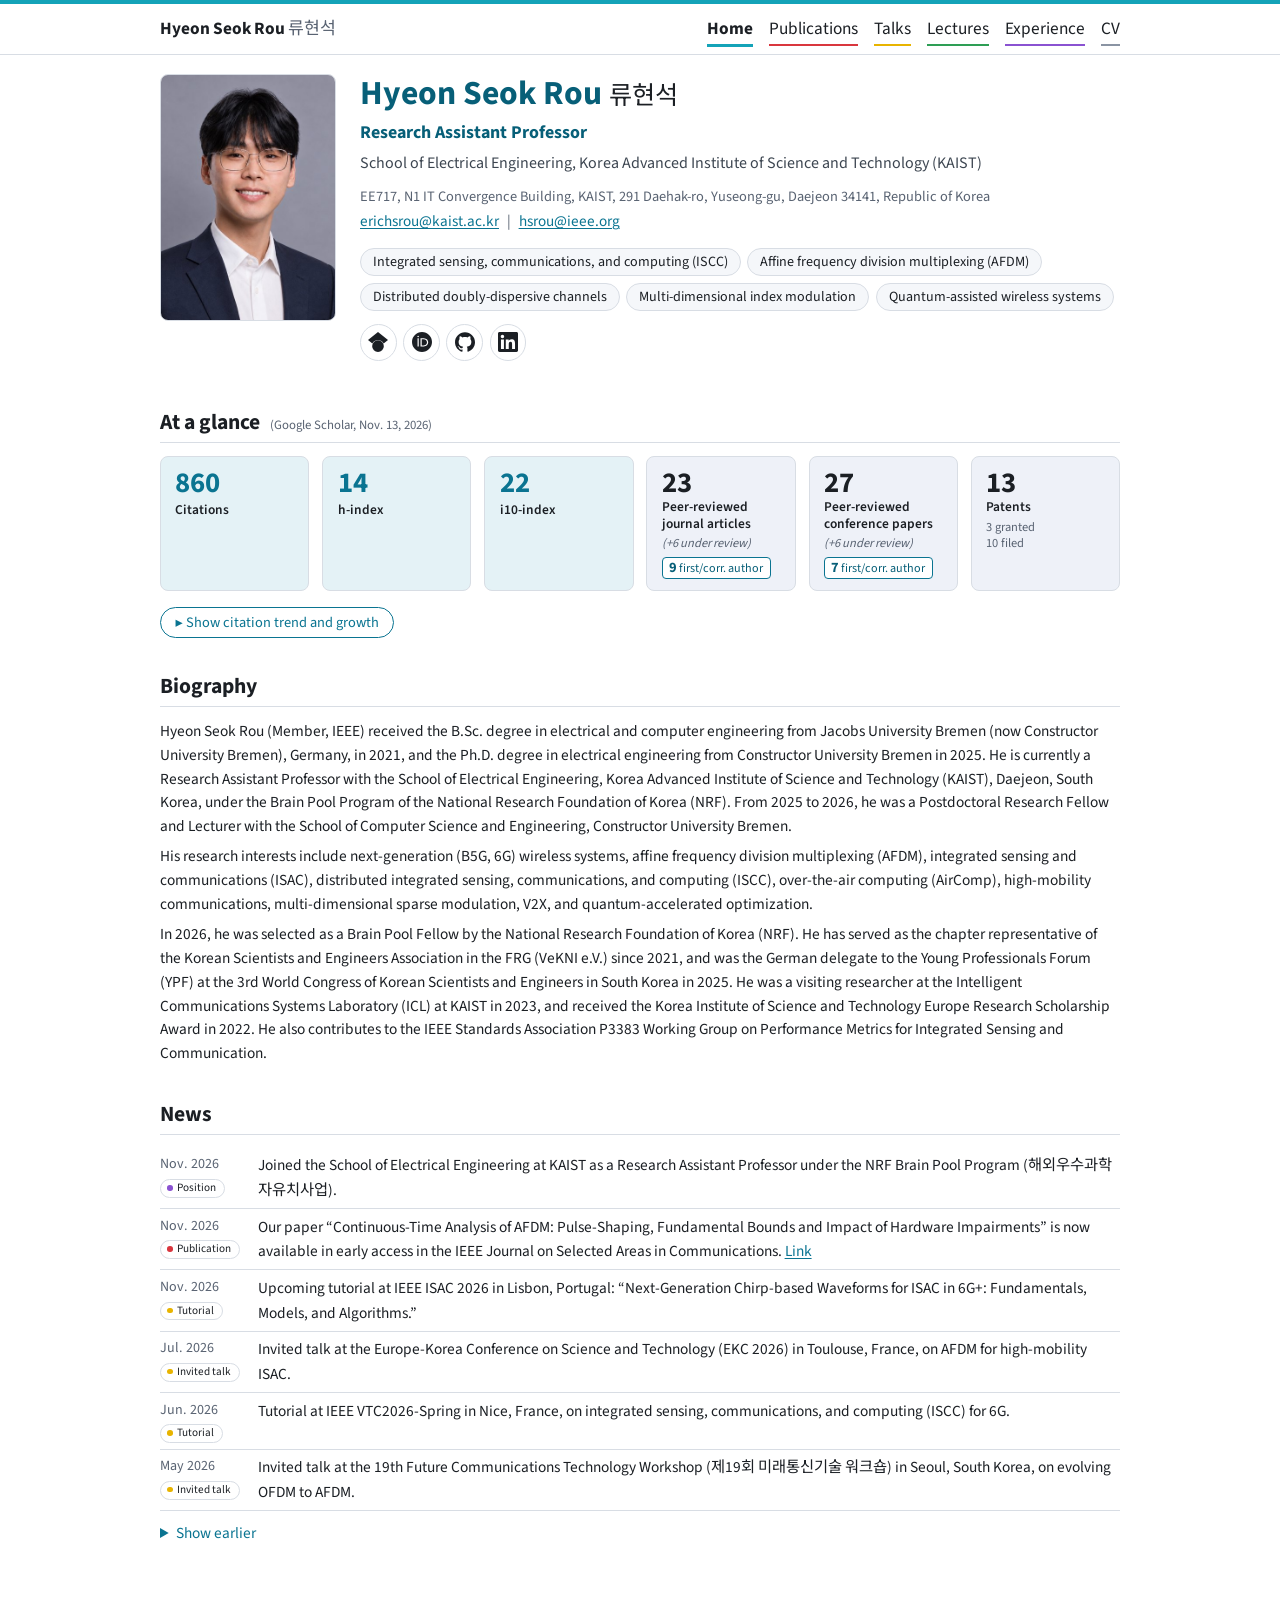
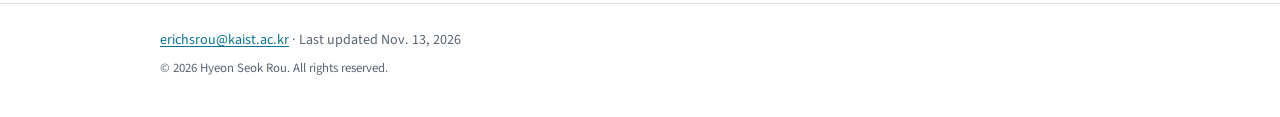
==== index.html @ 92ca142f "Site update 2026-11-13" ====
<!doctype html>
<html lang="en">
<head>
<meta charset="utf-8">
<meta name="viewport" content="width=device-width, initial-scale=1">
<title>Hyeon Seok Rou</title>
<meta name="description" content="Academic homepage of Hyeon Seok (Eric) Rou, Research Assistant Professor at KAIST, working on waveform design, integrated sensing and communications, and signal processing for 6G wireless systems.">
<link rel="canonical" href="https://www.erichsrou.com/">
<meta property="og:type" content="website">
<meta property="og:title" content="Hyeon Seok Rou">
<meta property="og:description" content="Academic homepage of Hyeon Seok (Eric) Rou, Research Assistant Professor at KAIST, working on waveform design, integrated sensing and communications, and signal processing for 6G wireless systems.">
<meta property="og:url" content="https://www.erichsrou.com/">
<meta property="og:image" content="https://www.erichsrou.com/img/og.jpg">
<meta name="twitter:card" content="summary_large_image">
<meta name="twitter:title" content="Hyeon Seok Rou">
<meta name="twitter:description" content="Academic homepage of Hyeon Seok (Eric) Rou, Research Assistant Professor at KAIST, working on waveform design, integrated sensing and communications, and signal processing for 6G wireless systems.">
<meta name="twitter:image" content="https://www.erichsrou.com/img/og.jpg">
<link rel="stylesheet" href="css/site.css?v=e905e920">
<script src="js/site.js?v=e905e920" defer></script>
</head>
<body class="t-home">
<a class="skip" href="#main">Skip to content</a>
<header class="top">
  <div class="wrap bar">
    <a class="brand" href="index.html">Hyeon Seok Rou <span lang="ko">류현석</span></a>
    <nav aria-label="Main">
      <ul>
        <li><a class="t-home" href="index.html" aria-current="page">Home</a></li>
        <li><a class="t-publications" href="publications.html">Publications</a></li>
        <li><a class="t-talks" href="talks.html">Talks</a></li>
        <li><a class="t-lectures" href="lectures.html">Lectures</a></li>
        <li><a class="t-experience" href="experience.html">Experience</a></li>
        <li><a class="t-cv" href="cv.html">CV</a></li>
      </ul>
    </nav>
  </div>
</header>
<main id="main" class="wrap">
<section class="hero">
  <img class="portrait" src="img/photo.jpg" width="400" height="562" alt="Portrait of Hyeon Seok Rou">
  <div>
    <h1>Hyeon Seok Rou <span class="ko" lang="ko">류현석</span></h1>
    <p class="role">Research Assistant Professor</p>
    <p class="org">School of Electrical Engineering, Korea Advanced Institute of Science and Technology (KAIST)</p>
    <p class="office">EE717, N1 IT Convergence Building, KAIST, 291 Daehak-ro, Yuseong-gu, Daejeon 34141, Republic of Korea</p>
    <p class="emails"><span class="email" data-u="erichsrou" data-d="kaist.ac.kr">erichsrou [at] kaist [dot] ac [dot] kr</span> <span class="sep" aria-hidden="true">|</span> <span class="email" data-u="hsrou" data-d="ieee.org">hsrou [at] ieee [dot] org</span></p>
    <ul class="tags" aria-label="Research interests">
      <li><span>Integrated sensing, communications, and computing (ISCC)</span></li>
      <li><span>Affine frequency division multiplexing (AFDM)</span></li>
      <li><span>Distributed doubly-dispersive channels</span></li>
      <li><span>Multi-dimensional index modulation</span></li>
      <li><span>Quantum-assisted wireless systems</span></li>
    </ul>
    <ul class="links" aria-label="Profiles">
      <li><a href="https://scholar.google.com/citations?user=OH-Lkn4AAAAJ&amp;hl=en" rel="me noopener" aria-label="Google Scholar" title="Google Scholar"><svg aria-hidden="true" focusable="false" viewBox="0 0 24 24" xmlns="http://www.w3.org/2000/svg"><path d="M5.242 13.769L0 9.5 12 0l12 9.5-5.242 4.269C17.548 11.249 14.978 9.5 12 9.5c-2.977 0-5.548 1.748-6.758 4.269zM12 10a7 7 0 1 0 0 14 7 7 0 0 0 0-14z"/></svg></a></li>
      <li><a href="https://orcid.org/0000-0003-3483-7629" rel="me noopener" aria-label="ORCID" title="ORCID"><svg aria-hidden="true" focusable="false" viewBox="0 0 24 24" xmlns="http://www.w3.org/2000/svg"><path d="M12 0C5.372 0 0 5.372 0 12s5.372 12 12 12 12-5.372 12-12S18.628 0 12 0zM7.369 4.378c.525 0 .947.431.947.947s-.422.947-.947.947a.95.95 0 0 1-.947-.947c0-.525.422-.947.947-.947zm-.722 3.038h1.444v10.041H6.647V7.416zm3.562 0h3.9c3.712 0 5.344 2.653 5.344 5.025 0 2.578-2.016 5.025-5.325 5.025h-3.919V7.416zm1.444 1.303v7.444h2.297c3.272 0 4.022-2.484 4.022-3.722 0-2.016-1.284-3.722-4.097-3.722h-2.222z"/></svg></a></li>
      <li><a href="https://github.com/eric-hs-rou" rel="me noopener" aria-label="GitHub" title="GitHub"><svg aria-hidden="true" focusable="false" viewBox="0 0 24 24" xmlns="http://www.w3.org/2000/svg"><path d="M12 .297c-6.63 0-12 5.373-12 12 0 5.303 3.438 9.8 8.205 11.385.6.113.82-.258.82-.577 0-.285-.01-1.04-.015-2.04-3.338.724-4.042-1.61-4.042-1.61C4.422 18.07 3.633 17.7 3.633 17.7c-1.087-.744.084-.729.084-.729 1.205.084 1.838 1.236 1.838 1.236 1.07 1.835 2.809 1.305 3.495.998.108-.776.417-1.305.76-1.605-2.665-.3-5.466-1.332-5.466-5.93 0-1.31.465-2.38 1.235-3.22-.135-.303-.54-1.523.105-3.176 0 0 1.005-.322 3.3 1.23.96-.267 1.98-.399 3-.405 1.02.006 2.04.138 3 .405 2.28-1.552 3.285-1.23 3.285-1.23.645 1.653.24 2.873.12 3.176.765.84 1.23 1.91 1.23 3.22 0 4.61-2.805 5.625-5.475 5.92.42.36.81 1.096.81 2.22 0 1.606-.015 2.896-.015 3.286 0 .315.21.69.825.57C20.565 22.092 24 17.592 24 12.297c0-6.627-5.373-12-12-12"/></svg></a></li>
      <li><a href="https://www.linkedin.com/in/erichsrou/" rel="me noopener" aria-label="LinkedIn" title="LinkedIn"><svg aria-hidden="true" focusable="false" viewBox="0 0 24 24" xmlns="http://www.w3.org/2000/svg"><path d="M20.447 20.452h-3.554v-5.569c0-1.328-.027-3.037-1.852-3.037-1.853 0-2.136 1.445-2.136 2.939v5.667H9.351V9h3.414v1.561h.046c.477-.9 1.637-1.85 3.37-1.85 3.601 0 4.267 2.37 4.267 5.455v6.286zM5.337 7.433c-1.144 0-2.063-.926-2.063-2.065 0-1.138.92-2.063 2.063-2.063 1.14 0 2.064.925 2.064 2.063 0 1.139-.925 2.065-2.064 2.065zm1.782 13.019H3.555V9h3.564v11.452zM22.225 0H1.771C.792 0 0 .774 0 1.729v20.542C0 23.227.792 24 1.771 24h20.451C23.2 24 24 23.227 24 22.271V1.729C24 .774 23.2 0 22.222 0h.003z"/></svg></a></li>
    </ul>
  </div>
</section>

<section aria-labelledby="stats">
  <h2 id="stats">At a glance <span class="h-note">(Google Scholar, Nov. 13, 2026)</span></h2>
  <div class="tiles">
<div class="tile a" data-stat="citations"><span class="num">860</span><span class="lbl">Citations</span></div><div class="tile a" data-stat="h"><span class="num">14</span><span class="lbl">h-index</span></div><div class="tile a" data-stat="i10"><span class="num">22</span><span class="lbl">i10-index</span></div><a class="tile b" href="publications.html#type=journal" data-stat="journal"><span class="num">23</span><span class="lbl lblw">Peer-reviewed journal articles</span><span class="cap"><span class="cap-rev">(+6 under review)</span></span><span class="cap"><span class="fc"><b>9</b> first/corr. author</span></span></a><a class="tile b" href="publications.html#type=conference" data-stat="conference"><span class="num">27</span><span class="lbl lblw">Peer-reviewed conference papers</span><span class="cap"><span class="cap-rev">(+6 under review)</span></span><span class="cap"><span class="fc"><b>7</b> first/corr. author</span></span></a><a class="tile b" href="publications.html#type=patent" data-stat="patent"><span class="num">13</span><span class="lbl lblw">Patents</span><span class="cap">3 granted</span><span class="cap">10 filed</span></a>  </div>
  <details class="trend">
    <summary>Show citation trend and growth</summary>
  <div class="charts">
    <figure>
      <figcaption>Citations per year</figcaption>
      <svg viewBox="0 0 480 250" role="img" aria-label="Citations per year" class="chart"><line x1="12" y1="202" x2="468" y2="202" stroke="var(--line)"/><rect x="28.4" y="200.7" width="58.4" height="1.3" rx="2" fill="var(--c1)" opacity="0.30"/><text class="fig-label" x="57.6" y="218" text-anchor="middle">2022</text><rect x="119.6" y="198.8" width="58.4" height="3.2" rx="2" fill="var(--c1)" opacity="0.47"/><text class="fig-label" x="148.8" y="218" text-anchor="middle">2023</text><rect x="210.8" y="187.9" width="58.4" height="14.1" rx="2" fill="var(--c1)" opacity="0.65"/><text class="fig-label" x="240.0" y="218" text-anchor="middle">2024</text><rect x="302.0" y="122.2" width="58.4" height="79.8" rx="2" fill="var(--c1)" opacity="0.82"/><text class="fig-label" x="331.2" y="218" text-anchor="middle">2025</text><rect x="393.2" y="26.0" width="58.4" height="176.0" rx="2" fill="var(--c1)" opacity="1.00"/><text class="fig-val" x="422.4" y="20.0" text-anchor="middle">549</text><text class="fig-label" x="422.4" y="218" text-anchor="middle">2026</text><text class="fig-label" x="422.4" y="233" text-anchor="middle">to date</text></svg>
    </figure>
    <figure>
      <figcaption>Total citations</figcaption>
      <svg viewBox="0 0 560 250" role="img" aria-label="Total citations" class="chart"><line x1="40" y1="208" x2="540" y2="208" stroke="var(--line)"/><line x1="40" y1="170.2" x2="540" y2="170.2" stroke="var(--line)" stroke-dasharray="2 4"/><text class="fig-label" x="34" y="174.2" text-anchor="end">200</text><line x1="40" y1="132.4" x2="540" y2="132.4" stroke="var(--line)" stroke-dasharray="2 4"/><text class="fig-label" x="34" y="136.4" text-anchor="end">400</text><line x1="40" y1="94.6" x2="540" y2="94.6" stroke="var(--line)" stroke-dasharray="2 4"/><text class="fig-label" x="34" y="98.6" text-anchor="end">600</text><line x1="40" y1="56.8" x2="540" y2="56.8" stroke="var(--line)" stroke-dasharray="2 4"/><text class="fig-label" x="34" y="60.8" text-anchor="end">800</text><line x1="40.0" y1="208" x2="40.0" y2="212" stroke="var(--muted)"/><text class="fig-label fig-small" x="40.0" y="224" text-anchor="middle">Jan</text><line x1="101.7" y1="208" x2="101.7" y2="212" stroke="var(--muted)"/><text class="fig-label fig-small" x="101.7" y="224" text-anchor="middle">Apr</text><line x1="164.1" y1="208" x2="164.1" y2="212" stroke="var(--muted)"/><text class="fig-label fig-small" x="164.1" y="224" text-anchor="middle">Jul</text><line x1="227.2" y1="208" x2="227.2" y2="212" stroke="var(--muted)"/><text class="fig-label fig-small" x="227.2" y="224" text-anchor="middle">Oct</text><text class="fig-label" x="164.1" y="241" text-anchor="middle">2025</text><line x1="290.3" y1="208" x2="290.3" y2="212" stroke="var(--muted)"/><text class="fig-label fig-small" x="290.3" y="224" text-anchor="middle">Jan</text><line x1="352.1" y1="208" x2="352.1" y2="212" stroke="var(--muted)"/><text class="fig-label fig-small" x="352.1" y="224" text-anchor="middle">Apr</text><line x1="414.5" y1="208" x2="414.5" y2="212" stroke="var(--muted)"/><text class="fig-label fig-small" x="414.5" y="224" text-anchor="middle">Jul</text><line x1="477.6" y1="208" x2="477.6" y2="212" stroke="var(--muted)"/><text class="fig-label fig-small" x="477.6" y="224" text-anchor="middle">Oct</text><text class="fig-label" x="414.5" y="241" text-anchor="middle">2026</text><line x1="290.3" y1="26" x2="290.3" y2="208" stroke="var(--line)"/><polygon fill="var(--c1)" opacity=".08" points="40.0,208 40.0,197.0 42.1,196.7 44.1,196.3 46.2,195.9 48.2,195.5 50.3,195.2 52.3,194.8 54.4,194.4 56.5,194.1 58.5,193.7 60.6,193.4 62.6,193.0 64.7,192.7 66.7,192.3 68.8,192.0 70.9,191.6 72.9,191.3 75.0,190.9 77.0,190.6 79.1,190.2 81.2,189.9 83.2,189.5 85.3,189.2 87.3,188.9 89.4,188.5 91.4,188.2 93.5,187.8 95.6,187.5 97.6,187.1 99.7,186.8 101.7,186.4 103.8,186.1 105.8,185.7 107.9,185.3 110.0,185.0 112.0,184.6 114.1,184.2 116.1,183.9 118.2,183.5 120.2,183.1 122.3,182.7 124.4,182.4 126.4,182.0 128.5,181.6 130.5,181.2 132.6,180.8 134.7,180.4 136.7,180.0 138.8,179.6 140.8,179.1 142.9,178.7 144.9,178.3 147.0,177.9 149.1,177.4 151.1,177.0 153.2,176.5 155.2,176.1 157.3,175.6 159.3,175.1 161.4,174.6 163.5,174.2 165.5,173.7 167.6,173.1 169.6,172.5 171.7,172.0 173.7,171.3 175.8,170.7 177.9,170.1 179.9,169.4 182.0,168.8 184.0,168.2 186.1,167.5 188.1,166.9 190.2,166.3 192.3,165.7 194.3,165.1 196.4,164.5 198.4,163.9 200.5,163.2 202.6,162.6 204.6,162.0 206.7,161.4 208.7,160.8 210.8,160.1 212.8,159.5 214.9,158.9 217.0,158.3 219.0,157.7 221.1,157.0 223.1,156.4 225.2,155.8 227.2,155.2 229.3,154.5 231.4,153.9 233.4,153.3 235.5,152.7 237.5,152.0 239.6,151.3 241.6,150.6 243.7,150.0 245.8,149.4 247.8,148.9 249.9,148.5 251.9,148.1 254.0,147.8 256.0,147.5 258.1,147.3 260.2,147.1 262.2,147.0 264.3,146.9 266.3,146.8 268.4,146.7 270.5,146.7 272.5,146.6 274.6,146.6 276.6,146.6 278.7,146.5 280.7,146.4 282.8,146.3 284.9,146.2 286.9,146.0 289.0,145.8 291.0,145.5 293.1,145.0 295.1,144.3 297.2,143.4 299.3,142.3 301.3,141.1 303.4,139.8 305.4,138.4 307.5,137.0 309.5,135.6 311.6,134.3 313.7,132.9 315.7,131.4 317.8,129.8 319.8,128.2 321.9,126.5 324.0,124.9 326.0,123.4 328.1,122.0 330.1,120.7 332.2,119.6 334.2,118.7 336.3,117.9 338.4,117.2 340.4,116.5 342.5,116.0 344.5,115.4 346.6,114.9 348.6,114.3 350.7,113.7 352.8,113.1 354.8,112.5 356.9,111.9 358.9,111.3 361.0,110.7 363.0,110.1 365.1,109.6 367.2,109.0 369.2,108.4 371.3,107.9 373.3,107.3 375.4,106.7 377.4,106.2 379.5,105.6 381.6,105.1 383.6,104.5 385.7,104.0 387.7,103.4 389.8,102.8 391.9,102.2 393.9,101.6 396.0,101.0 398.0,100.5 400.1,100.0 402.1,99.4 404.2,98.9 406.3,98.3 408.3,97.6 410.4,96.7 412.4,95.8 414.5,94.6 416.5,93.2 418.6,91.5 420.7,89.7 422.7,87.7 424.8,85.8 426.8,83.9 428.9,82.1 430.9,80.2 433.0,78.4 435.1,76.6 437.1,75.1 439.2,73.8 441.2,72.8 443.3,72.0 445.3,71.4 447.4,70.8 449.5,70.3 451.5,69.8 453.6,69.3 455.6,68.7 457.7,67.9 459.8,67.1 461.8,66.3 463.9,65.5 465.9,64.6 468.0,63.7 470.0,62.8 472.1,61.9 474.2,61.0 476.2,60.1 478.3,59.2 480.3,58.2 482.4,57.3 484.4,56.4 486.5,55.4 488.6,54.4 490.6,53.1 492.7,51.9 494.7,51.5 496.8,51.2 498.8,50.4 500.9,49.3 503.0,48.0 505.0,46.7 507.1,45.5 507.1,208"/><polyline fill="none" stroke="var(--c1)" stroke-width="2.5" stroke-linejoin="round" points="40.0,197.0 42.1,196.7 44.1,196.3 46.2,195.9 48.2,195.5 50.3,195.2 52.3,194.8 54.4,194.4 56.5,194.1 58.5,193.7 60.6,193.4 62.6,193.0 64.7,192.7 66.7,192.3 68.8,192.0 70.9,191.6 72.9,191.3 75.0,190.9 77.0,190.6 79.1,190.2 81.2,189.9 83.2,189.5 85.3,189.2 87.3,188.9 89.4,188.5 91.4,188.2 93.5,187.8 95.6,187.5 97.6,187.1 99.7,186.8 101.7,186.4 103.8,186.1 105.8,185.7 107.9,185.3 110.0,185.0 112.0,184.6 114.1,184.2 116.1,183.9 118.2,183.5 120.2,183.1 122.3,182.7 124.4,182.4 126.4,182.0 128.5,181.6 130.5,181.2 132.6,180.8 134.7,180.4 136.7,180.0 138.8,179.6 140.8,179.1 142.9,178.7 144.9,178.3 147.0,177.9 149.1,177.4 151.1,177.0 153.2,176.5 155.2,176.1 157.3,175.6 159.3,175.1 161.4,174.6 163.5,174.2 165.5,173.7 167.6,173.1 169.6,172.5 171.7,172.0 173.7,171.3 175.8,170.7 177.9,170.1 179.9,169.4 182.0,168.8 184.0,168.2 186.1,167.5 188.1,166.9 190.2,166.3 192.3,165.7 194.3,165.1 196.4,164.5 198.4,163.9 200.5,163.2 202.6,162.6 204.6,162.0 206.7,161.4 208.7,160.8 210.8,160.1 212.8,159.5 214.9,158.9 217.0,158.3 219.0,157.7 221.1,157.0 223.1,156.4 225.2,155.8 227.2,155.2 229.3,154.5 231.4,153.9 233.4,153.3 235.5,152.7 237.5,152.0 239.6,151.3 241.6,150.6 243.7,150.0 245.8,149.4 247.8,148.9 249.9,148.5 251.9,148.1 254.0,147.8 256.0,147.5 258.1,147.3 260.2,147.1 262.2,147.0 264.3,146.9 266.3,146.8 268.4,146.7 270.5,146.7 272.5,146.6 274.6,146.6 276.6,146.6 278.7,146.5 280.7,146.4 282.8,146.3 284.9,146.2 286.9,146.0 289.0,145.8 291.0,145.5 293.1,145.0 295.1,144.3 297.2,143.4 299.3,142.3 301.3,141.1 303.4,139.8 305.4,138.4 307.5,137.0 309.5,135.6 311.6,134.3 313.7,132.9 315.7,131.4 317.8,129.8 319.8,128.2 321.9,126.5 324.0,124.9 326.0,123.4 328.1,122.0 330.1,120.7 332.2,119.6 334.2,118.7 336.3,117.9 338.4,117.2 340.4,116.5 342.5,116.0 344.5,115.4 346.6,114.9 348.6,114.3 350.7,113.7 352.8,113.1 354.8,112.5 356.9,111.9 358.9,111.3 361.0,110.7 363.0,110.1 365.1,109.6 367.2,109.0 369.2,108.4 371.3,107.9 373.3,107.3 375.4,106.7 377.4,106.2 379.5,105.6 381.6,105.1 383.6,104.5 385.7,104.0 387.7,103.4 389.8,102.8 391.9,102.2 393.9,101.6 396.0,101.0 398.0,100.5 400.1,100.0 402.1,99.4 404.2,98.9 406.3,98.3 408.3,97.6 410.4,96.7 412.4,95.8 414.5,94.6 416.5,93.2 418.6,91.5 420.7,89.7 422.7,87.7 424.8,85.8 426.8,83.9 428.9,82.1 430.9,80.2 433.0,78.4 435.1,76.6 437.1,75.1 439.2,73.8 441.2,72.8 443.3,72.0 445.3,71.4 447.4,70.8 449.5,70.3 451.5,69.8 453.6,69.3 455.6,68.7 457.7,67.9 459.8,67.1 461.8,66.3 463.9,65.5 465.9,64.6 468.0,63.7 470.0,62.8 472.1,61.9 474.2,61.0 476.2,60.1 478.3,59.2 480.3,58.2 482.4,57.3 484.4,56.4 486.5,55.4 488.6,54.4 490.6,53.1 492.7,51.9 494.7,51.5 496.8,51.2 498.8,50.4 500.9,49.3 503.0,48.0 505.0,46.7 507.1,45.5"/><circle cx="507.1" cy="45.5" r="5" fill="var(--c1)" stroke="var(--bg)" stroke-width="2"/><text class="fig-val" x="499.1" y="35.5" text-anchor="end">860 (Nov 13)</text></svg>
    </figure>
  </div>
  </details>
</section>

<section aria-labelledby="bio" class="compact">
  <h2 id="bio">Biography</h2>
  <p class="prose">Hyeon Seok Rou (Member, IEEE) received the B.Sc. degree in electrical and computer engineering from Jacobs University Bremen (now Constructor University Bremen), Germany, in 2021, and the Ph.D. degree in electrical engineering from Constructor University Bremen in 2025. He is currently a Research Assistant Professor with the School of Electrical Engineering, Korea Advanced Institute of Science and Technology (KAIST), Daejeon, South Korea, under the Brain Pool Program of the National Research Foundation of Korea (NRF). From 2025 to 2026, he was a Postdoctoral Research Fellow and Lecturer with the School of Computer Science and Engineering, Constructor University Bremen.</p>
  <p class="prose">His research interests include next-generation (B5G, 6G) wireless systems, affine frequency division multiplexing (AFDM), integrated sensing and communications (ISAC), distributed integrated sensing, communications, and computing (ISCC), over-the-air computing (AirComp), high-mobility communications, multi-dimensional sparse modulation, V2X, and quantum-accelerated optimization.</p>
  <p class="prose">In 2026, he was selected as a Brain Pool Fellow by the National Research Foundation of Korea (NRF). He has served as the chapter representative of the Korean Scientists and Engineers Association in the FRG (VeKNI e.V.) since 2021, and was the German delegate to the Young Professionals Forum (YPF) at the 3rd World Congress of Korean Scientists and Engineers in South Korea in 2025. He was a visiting researcher at the Intelligent Communications Systems Laboratory (ICL) at KAIST in 2023, and received the Korea Institute of Science and Technology Europe Research Scholarship Award in 2022. He also contributes to the IEEE Standards Association P3383 Working Group on Performance Metrics for Integrated Sensing and Communication.</p>
</section>

<section aria-labelledby="news" class="compact">
  <h2 id="news">News</h2>
  <ol class="news">
    <li><span class="when"><time datetime="2026-11">Nov. 2026</time><a class="ntag t-experience" href="experience.html">Position</a></span> <span>Joined the School of Electrical Engineering at KAIST as a Research Assistant Professor under the NRF Brain Pool Program (해외우수과학자유치사업).</span></li>
    <li><span class="when"><time datetime="2026-11">Nov. 2026</time><a class="ntag t-publications" href="publications.html">Publication</a></span> <span>Our paper “Continuous-Time Analysis of AFDM: Pulse-Shaping, Fundamental Bounds and Impact of Hardware Impairments” is now available in early access in the IEEE Journal on Selected Areas in Communications. <a href="https://doi.org/10.1109/jsac.2026.3751260">Link</a></span></li>
    <li><span class="when"><time datetime="2026-11">Nov. 2026</time><a class="ntag t-talks" href="talks.html">Tutorial</a></span> <span>Upcoming tutorial at IEEE ISAC 2026 in Lisbon, Portugal: “Next-Generation Chirp-based Waveforms for ISAC in 6G+: Fundamentals, Models, and Algorithms.”</span></li>
    <li><span class="when"><time datetime="2026-07">Jul. 2026</time><a class="ntag t-talks" href="talks.html">Invited talk</a></span> <span>Invited talk at the Europe-Korea Conference on Science and Technology (EKC 2026) in Toulouse, France, on AFDM for high-mobility ISAC.</span></li>
    <li><span class="when"><time datetime="2026-06">Jun. 2026</time><a class="ntag t-talks" href="talks.html">Tutorial</a></span> <span>Tutorial at IEEE VTC2026-Spring in Nice, France, on integrated sensing, communications, and computing (ISCC) for 6G.</span></li>
    <li><span class="when"><time datetime="2026-05">May 2026</time><a class="ntag t-talks" href="talks.html">Invited talk</a></span> <span>Invited talk at the 19th Future Communications Technology Workshop (제19회 미래통신기술 워크숍) in Seoul, South Korea, on evolving OFDM to AFDM.</span></li>
  </ol>
  <details class="older">
    <summary>Show earlier</summary>
    <ol class="news">
      <li><span class="when"><time datetime="2026-04">Apr. 2026</time><a class="ntag t-talks" href="talks.html">Tutorial</a></span> <span>Two tutorials at IEEE WCNC 2026 in Kuala Lumpur, Malaysia, on AFDM and on integrated sensing, communications, and computing.</span></li>
      <li><span class="when"><time datetime="2026-01">Jan. 2026</time><a class="ntag t-talks" href="talks.html">Seminar</a></span> <span>Invited seminars at Hanyang University, hosted by Prof. Sunwoo Kim (김선우 교수), and at Korea University, hosted by Prof. Sangheon Pack (백상헌 교수), in Seoul, South Korea.</span></li>
      <li><span class="when"><time datetime="2025-07">Jul. 2025</time><a class="ntag t-talks" href="talks.html">Seminar</a></span> <span>Invited seminars at Hanyang University, hosted by Prof. Sunwoo Kim (김선우 교수), and at the Intelligent Communication Systems Lab of KAIST, hosted by Prof. Junil Choi (최준일 교수).</span></li>
    </ol>
  </details>
</section>
</main>
<footer>
  <div class="wrap">
    <p><span class="email" data-u="erichsrou" data-d="kaist.ac.kr">erichsrou [at] kaist [dot] ac [dot] kr</span>
    · Last updated Nov. 13, 2026</p>
    <p class="copy">&copy; 2026 Hyeon Seok Rou. All rights reserved.</p>
  </div>
</footer>
</body>
</html>
---- css/site.css ----
@font-face { font-family: "Source Sans 3"; font-style: normal; font-weight: 200 900; font-display: swap; src: url("../fonts/SourceSans3.woff2") format("woff2"); }
/* Hangul in the same family: Noto Sans KR (Source Han Sans), subset by build.py to the Hangul actually used on the site. */
@font-face { font-family: "Source Sans 3"; font-style: normal; font-weight: 200 900; font-display: swap; src: url("../fonts/NotoSansKR-sub.woff2") format("woff2"); unicode-range: U+AC00-D7A3; }
/* Hyeon Seok Rou, academic site. Source Sans 3 with Noto Sans KR for the Korean name (both SIL OFL 1.1, licenses in fonts/), self-hosted and subset. */
:root {
  --bg: #ffffff; --fg: #1b1f24; --muted: #596372; --line: #d8dde4; --card: #f5f7fa;
  --accent: #0a7491; --accent-fg: #ffffff;
  --c1: #0a7491; --c2: #d55e00; --c3: #3b5fc0; --c4: #b0508a;
  --tileA: #e4f2f6; --tileB: #eef1f8;
  --accent-strong: #075f78; --fg-2: #3d4651;
  --font: "Source Sans 3", "Noto Sans KR", "Apple SD Gothic Neo", "Malgun Gothic", system-ui, Arial, sans-serif;
  color-scheme: light;
}
* { box-sizing: border-box; }
html { -webkit-text-size-adjust: 100%; }
body { margin: 0; background: var(--bg); color: var(--fg); font: 1.08rem/1.6 var(--font); border-top: 4px solid var(--accent); }
.wrap { width: min(100% - 2rem, 60rem); margin-inline: auto; }
a { color: var(--accent); text-underline-offset: 2px; }
a:hover { text-decoration-thickness: 2px; }
:focus-visible { outline: 3px solid var(--accent); outline-offset: 2px; border-radius: 2px; }
h1 { font-size: clamp(1.6rem, 4vw, 2.1rem); line-height: 1.2; margin: 1.4rem 0 .6rem; }
h2 { font-size: 1.35rem; line-height: 1.3; margin: 2.2rem 0 .8rem; padding-bottom: .3rem; border-bottom: 1px solid var(--line); }
h3 { font-size: 1.05rem; margin: 1.4rem 0 .5rem; }
p { margin: .4rem 0; }
ul, ol { padding-left: 1.2rem; }
.muted { color: var(--muted); }
.prose { max-width: none; }
.lead { font-size: 1.1rem; }
.skip { position: absolute; left: -999px; top: 0; background: var(--accent); color: var(--accent-fg); padding: .5rem 1rem; z-index: 10; }
.skip:focus { left: 0; }
.banner { background: var(--card); border-bottom: 1px solid var(--line); text-align: center; font-size: .85rem; padding: .25rem 1rem; color: var(--muted); }

header.top { border-bottom: 1px solid var(--line); }
.bar { display: flex; flex-wrap: wrap; align-items: center; gap: .4rem 1.2rem; padding: .7rem 0; }
.brand { font-weight: 700; color: var(--fg); text-decoration: none; margin-right: auto; }
.brand span { font-weight: 400; color: var(--muted); }
nav ul { display: flex; flex-wrap: wrap; gap: .2rem 1rem; list-style: none; margin: 0; padding: 0; }
nav a { color: var(--fg); text-decoration: none; padding: .2rem 0; border-bottom: 2px solid var(--tab); }
nav a:hover { border-bottom-width: 3px; }
nav a[aria-current] { font-weight: 700; border-bottom-width: 3px; }
.chip, .button { font: inherit; font-size: .85rem; color: var(--fg); background: var(--bg); border: 1px solid var(--line); border-radius: 999px; padding: .15rem .8rem; cursor: pointer; text-decoration: none; display: inline-block; }
.button { background: var(--accent); color: var(--accent-fg); border-color: var(--accent); padding: .35rem 1rem; }
.chip:hover { border-color: var(--accent); }
.chip[aria-pressed="true"] { background: var(--accent); color: var(--accent-fg); border-color: var(--accent); }
.chip.small { font-size: .8rem; }
[hidden] { display: none !important; }

.hero { display: grid; grid-template-columns: 11rem 1fr; gap: 1.5rem; align-items: start; margin-top: 1.2rem; }
.hero h1 { margin-top: 0; margin-bottom: .3rem; color: var(--accent-strong); }
.hero .ko { color: var(--fg); }
.hero p { margin: .1rem 0; }
.role { color: var(--accent-strong); font-size: 1.12rem; }
.org { color: var(--fg-2); font-size: 1rem; margin-top: .2rem !important; }
.hero .office { color: var(--muted); font-size: .9rem; margin-top: .5rem !important; }
.emails { font-size: .95rem; margin-bottom: .4rem !important; }
.emails .sep { color: var(--muted); margin: 0 .3rem; }
.ko { font-weight: 400; color: var(--muted); font-size: .75em; }
.portrait { width: 100%; height: auto; border-radius: 8px; border: 1px solid var(--line); }
.role { font-weight: 700; }
.intro { max-width: 72ch; }
.tags, .links { list-style: none; display: flex; flex-wrap: wrap; gap: .4rem; padding: 0; margin: .8rem 0; }
.tags span, .tags a, .links a { display: inline-block; border: 1px solid var(--line); border-radius: 999px; padding: .1rem .75rem; font-size: .88rem; text-decoration: none; background: var(--card); }
.links a { background: none; display: inline-flex; align-items: center; justify-content: center; width: 2.3rem; height: 2.3rem; padding: 0; color: var(--fg); }
.links a:hover { color: var(--accent); }
.links svg { width: 1.25rem; height: 1.25rem; fill: currentColor; }
.tags a:hover, .links a:hover { border-color: var(--accent); }
@media (max-width: 640px) { .hero { grid-template-columns: 1fr; } .portrait { max-width: 9rem; } }

.tiles { display: grid; grid-template-columns: repeat(auto-fit, minmax(9rem, 1fr)); gap: .8rem; }
.tile { background: var(--tileA); border: 1px solid var(--line); color: var(--fg); text-decoration: none; border-radius: 8px; padding: .7rem .9rem; display: flex; flex-direction: column; }
.tile .num { font-size: 1.8rem; font-weight: 700; line-height: 1.1; }
.tile .lbl { font-weight: 600; font-size: .84rem; white-space: nowrap; }
.tile .cap { color: var(--muted); font-size: .78rem; line-height: 1.35; }
.cap-pub { color: var(--fg-2); }
.cap-rev { font-style: italic; }
.tile .fc { display: inline-block; margin-top: .3rem; font-size: .76rem; color: var(--accent-strong); border: 1px solid var(--accent); background: var(--bg); border-radius: 4px; padding: 0 .4rem; }
.tile .fc b { font-size: .9rem; }
.tile .cap:has(.fc) { margin-top: auto; }
.tile.b { background: var(--tileB); }
a.tile:hover { border-color: var(--accent); }
.tile .num { color: var(--accent); }
.tile.b .num { color: var(--fg); }
.h-note { font-size: .8rem; font-weight: 400; color: var(--muted); margin-left: .4rem; }
.charts { display: grid; grid-template-columns: repeat(auto-fit, minmax(18rem, 1fr)); gap: 1rem; margin-top: 1.2rem; }
figure { margin: 0; }
figcaption { font-weight: 600; font-size: .9rem; margin-bottom: .3rem; }
.chart, .figure-svg { width: 100%; height: auto; display: block; }
.chart-box { max-width: 36rem; margin: 1rem 0; }
.fig-title { font-size: 15px; font-weight: 600; fill: var(--fg); }
.fig-label { font-size: 13px; fill: var(--muted); }
.fig-val { font-size: 13px; fill: var(--fg); font-weight: 600; }
.mark { cursor: default; } .mark:hover rect, .mark:hover circle, .mark:focus rect, .mark:focus circle { stroke: var(--fg); stroke-width: 2; }
.mark:focus { outline: none; }
#tip { position: fixed; z-index: 20; pointer-events: none; background: var(--fg); color: var(--bg); font-size: .8rem; padding: .2rem .5rem; border-radius: 4px; max-width: 16rem; }

.news { list-style: none; padding: 0; margin: 0; }
.news li { display: grid; grid-template-columns: 5.5rem 1fr; gap: .6rem; padding: .35rem 0; border-bottom: 1px solid var(--line); }
.news time { color: var(--muted); font-size: .88rem; }
.news .when { display: flex; flex-direction: column; align-items: flex-start; gap: .2rem; }
.ntag { font-size: .7rem; line-height: 1.5; padding: 0 .5rem 0 .4rem; border-radius: 999px; border: 1px solid var(--line); background: #fff; color: var(--fg); white-space: nowrap; }
.ntag::before { content: ""; display: inline-block; width: .5em; height: .5em; border-radius: 50%; background: var(--tab, var(--accent)); margin-right: .35em; vertical-align: .05em; }
details.older summary { cursor: pointer; margin: .6rem 0; color: var(--accent); }

.card { background: var(--card); border: 1px solid var(--line); border-radius: 8px; padding: 0 1.2rem 1rem; margin: 1.2rem 0; }
.card h2 { border: 0; margin-top: 1rem; }
.fig { margin: 1rem 0; max-width: 40rem; }
.plist { padding-left: 1.1rem; }
.plist li { margin: .3rem 0; }

.filters { margin: .8rem 0 1rem; }
.filters .row { display: flex; flex-wrap: wrap; gap: .4rem .6rem; align-items: center; margin: .4rem 0; }
.filters label { font-size: .9rem; display: inline-flex; gap: .4rem; align-items: center; }
select, input[type="search"] { font: inherit; font-size: .9rem; background: var(--bg); color: var(--fg); border: 1px solid var(--line); border-radius: 4px; padding: .2rem .4rem; }
.count { font-size: .8rem; font-weight: 400; color: var(--muted); }
ul.pubs { list-style: none; padding: 0; margin: 0; }
.pub { padding: .7rem 0; border-bottom: 1px solid var(--line); scroll-margin-top: 1rem; }
.pub:target { background: var(--card); outline: 2px solid var(--accent); outline-offset: 2px; }
.pub .t { font-weight: 700; font-size: .98rem; }
.pub .t .num { font-weight: 400; margin-right: .3rem; }   /* same size as the title and the venue line */
.pub .v .l { display: inline-flex; flex-wrap: wrap; gap: .2rem .7rem; margin-left: .7rem; font-weight: 400; font-style: normal; font-size: .82rem; vertical-align: 1px; }
.pub .v { font-size: .98rem; margin: .15rem 0; font-style: italic; font-weight: 600; }
.pub .v .badge { font-style: normal; font-weight: 400; margin-right: .35rem; }
.pub .a, .pub .n { font-size: .92rem; margin: .1rem 0; }
.pub .a strong { text-decoration: underline; text-underline-offset: 2px; }
.key { color: var(--muted); font-family: ui-monospace, Menlo, Consolas, monospace; font-size: .8rem; }
.badge { display: inline-block; font-size: .72rem; line-height: 1.5; border: 1px solid var(--muted); color: var(--muted); border-radius: 999px; padding: 0 .5rem; vertical-align: 1px; }

.timeline { list-style: none; padding: 0; margin: 0; }
.item { display: grid; grid-template-columns: 10.5rem 1fr; gap: .8rem; padding: .6rem 0; border-bottom: 1px solid var(--line); }
.item .when { color: var(--muted); font-size: .88rem; }
.item .t { font-weight: 600; margin: 0; }
.item .v { margin: .1rem 0; font-size: .93rem; }
.ko-line { margin: 0; font-size: .9rem; color: var(--muted); }
.det { margin: .3rem 0; padding-left: 1.1rem; font-size: .9rem; }
.cvpdf { width: 100%; height: 80vh; border: 1px solid var(--line); margin-top: 1rem; }
@media (max-width: 560px) { .item { grid-template-columns: 1fr; gap: 0; } .news li { grid-template-columns: 1fr; gap: 0; } }

footer .copy { font-size: .8rem; margin-top: .2rem; }
footer { margin-top: 3rem; padding: 1.2rem 0 2rem; border-top: 1px solid var(--line); color: var(--muted); font-size: .88rem; }
@media (prefers-reduced-motion: reduce) { * { transition: none !important; animation: none !important; scroll-behavior: auto !important; } }
.fig-small { font-size: 11px; }

/* CV page (2026-11-13): committee-first layout */
.cv-head { display: flex; flex-wrap: wrap; align-items: baseline; justify-content: space-between; gap: .4rem 1rem; }
.cv-head h1 { margin-bottom: .2rem; }
.cv-lead { color: var(--fg-2); margin: 0 0 1rem; }
.facts { grid-template-columns: repeat(auto-fit, minmax(10rem, 1fr)); }
.facts .tile .num { color: var(--accent-strong); }
.tile .lbl.lblw { white-space: normal; font-weight: 600; line-height: 1.25; margin-bottom: .15rem; }
section h3 { color: var(--fg-2); }

/* 2026-11-13 restructure (Eric): biography and news a little smaller; type tags under the dates on the talks page. */
.compact { font-size: .96rem; }
.compact .prose { line-height: 1.55; }
.item .when { display: flex; flex-direction: column; align-items: flex-start; gap: .2rem; }
.ntag.soft { color: var(--muted); }
.ntag.soft::before { background: var(--line); }
p.h-note { margin: 0 0 .4rem; }

/* Tab colours (Eric, 2026-11-13): one light colour per tab. A pale shade on its menu item, the page accent on its own
   page, and the same colour on the home-page news tags that belong to it. Order (Eric): turquoise, red, yellow, green, purple, grey. */
.t-home         { --tab: #14a3b8; --tab-ink: #0a7491; --tab-bg: #e3f5f8; }   /* turquoise */
.t-publications { --tab: #d9363e; --tab-ink: #b4232b; --tab-bg: #fbe7e8; }   /* red */
.t-talks        { --tab: #e8b400; --tab-ink: #8a6500; --tab-bg: #fdf5d6; }   /* yellow */
.t-lectures     { --tab: #2e9e55; --tab-ink: #1f7a43; --tab-bg: #e2f3e8; }   /* green */
.t-experience   { --tab: #8a52d1; --tab-ink: #6b3fa8; --tab-bg: #efe6fa; }   /* purple */
.t-cv           { --tab: #8a94a3; --tab-ink: #4a5568; --tab-bg: #eceff3; }   /* grey */
/* Lines, bars and dots use --tab; text and links use the darker --tab-ink so they stay readable (4.5:1 on white). */
body:not(.t-home) { --accent: var(--tab-ink); --accent-strong: var(--tab-ink); }
body { border-top-color: var(--tab); }
/* Publications (Eric, 2026-11-13): highlights stay turquoise; red only on its menu underline and the bar beside the title. */
body.t-publications { --accent: #0a7491; --accent-strong: #075f78; border-top-color: #14a3b8; }
body:not(.t-home) h1 { border-left: 4px solid var(--tab); padding-left: .6rem; }
a.ntag { text-decoration: none; }
a.ntag:hover { border-color: var(--tab); }
details.trend { margin-top: 1rem; }
details.trend summary { cursor: pointer; display: inline-block; font-size: .9rem; color: var(--accent); border: 1px solid var(--accent); border-radius: 999px; padding: .2rem .9rem; list-style: none; }
details.trend summary::-webkit-details-marker { display: none; }
details.trend summary::before { content: "▸ "; }
details.trend[open] summary::before { content: "▾ "; }
details.trend summary:hover { background: var(--tab-bg); }
hr.divider { border: 0; height: 2px; margin: 2.6rem 0 0; background: var(--tab-bg); }   /* light divider in the tab colour (Experience) */
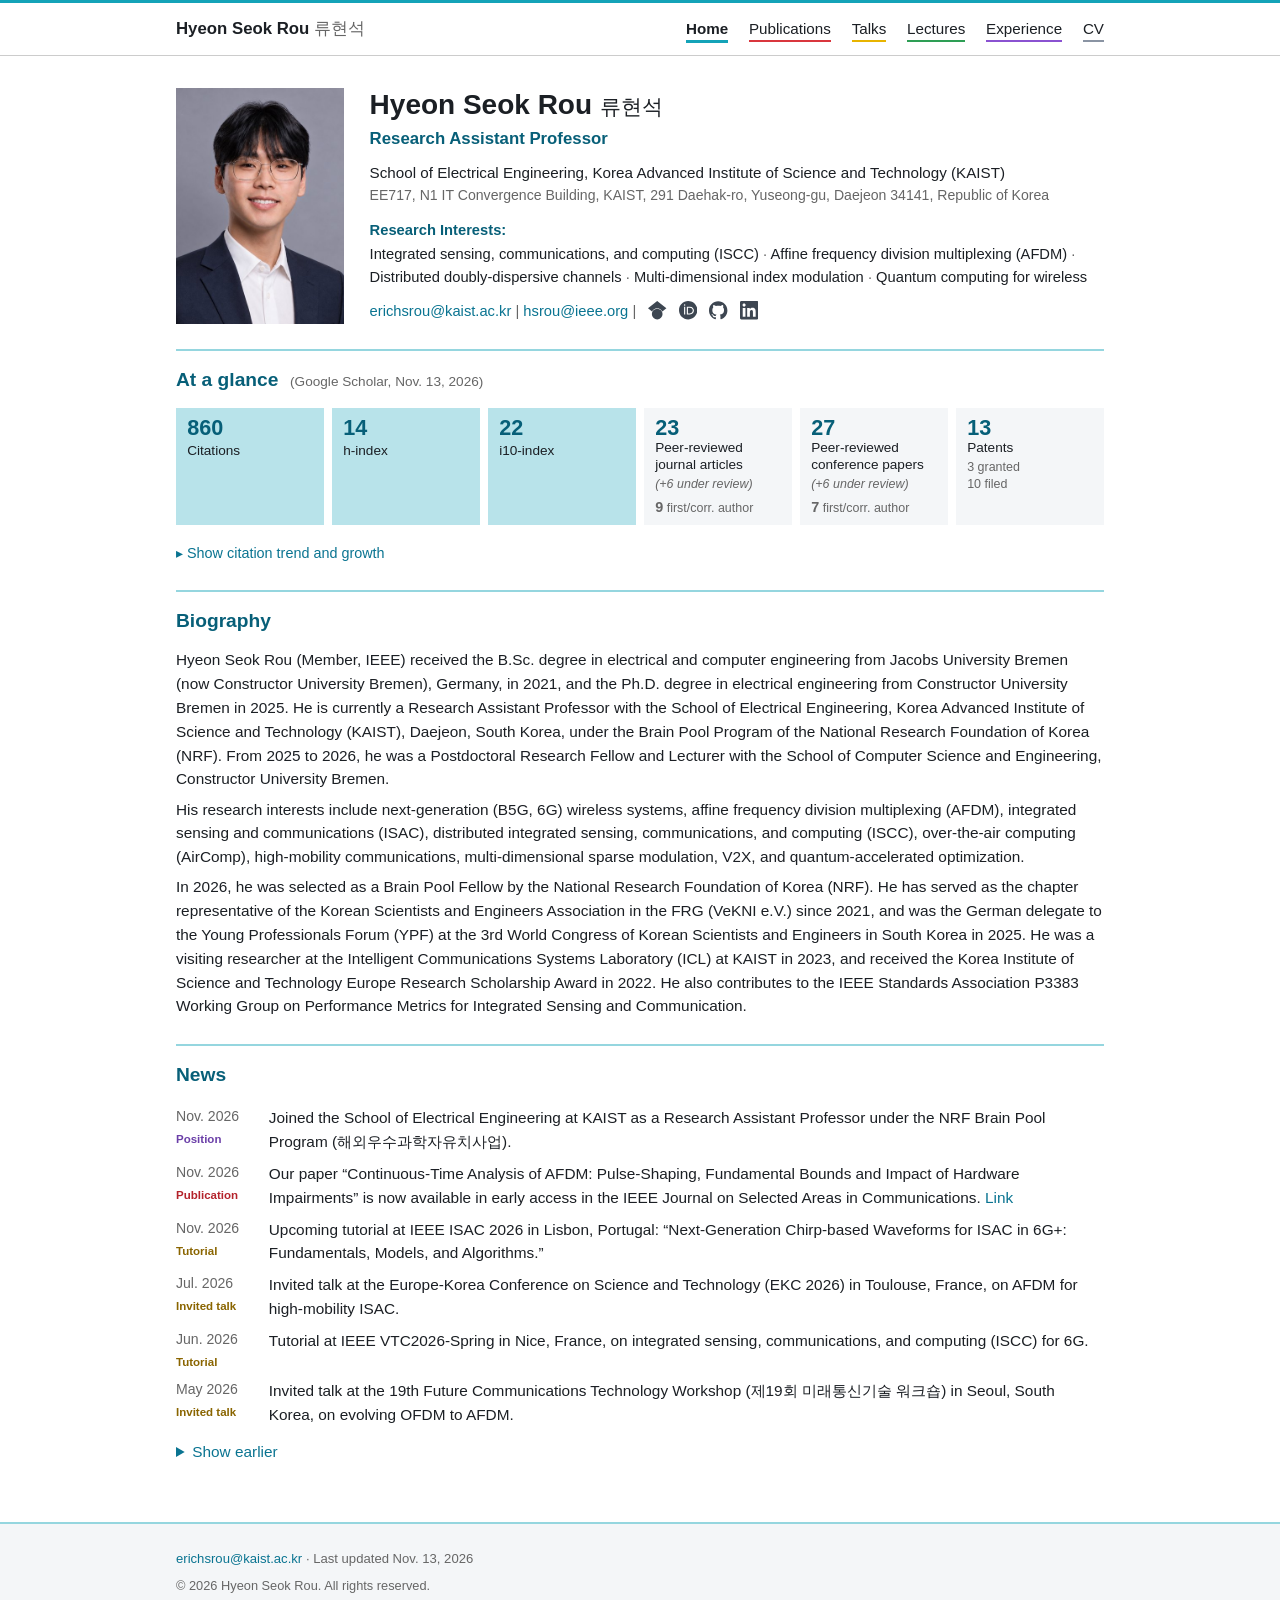
==== commit c45b5b21: "Site update 2026-11-14" ====
--- a/index.html
+++ b/index.html
@@ -15,8 +15,8 @@
 <meta name="twitter:title" content="Hyeon Seok Rou">
 <meta name="twitter:description" content="Academic homepage of Hyeon Seok (Eric) Rou, Research Assistant Professor at KAIST, working on waveform design, integrated sensing and communications, and signal processing for 6G wireless systems.">
 <meta name="twitter:image" content="https://www.erichsrou.com/img/og.jpg">
-<link rel="stylesheet" href="css/site.css?v=e905e920">
-<script src="js/site.js?v=e905e920" defer></script>
+<link rel="stylesheet" href="css/site.css?v=3ca0b2de">
+<script src="js/site.js?v=3ca0b2de" defer></script>
 </head>
 <body class="t-home">
 <a class="skip" href="#main">Skip to content</a>
@@ -43,37 +43,40 @@
     <p class="role">Research Assistant Professor</p>
     <p class="org">School of Electrical Engineering, Korea Advanced Institute of Science and Technology (KAIST)</p>
     <p class="office">EE717, N1 IT Convergence Building, KAIST, 291 Daehak-ro, Yuseong-gu, Daejeon 34141, Republic of Korea</p>
-    <p class="emails"><span class="email" data-u="erichsrou" data-d="kaist.ac.kr">erichsrou [at] kaist [dot] ac [dot] kr</span> <span class="sep" aria-hidden="true">|</span> <span class="email" data-u="hsrou" data-d="ieee.org">hsrou [at] ieee [dot] org</span></p>
+    <p class="ri-label"><strong>Research Interests:</strong></p>
     <ul class="tags" aria-label="Research interests">
       <li><span>Integrated sensing, communications, and computing (ISCC)</span></li>
       <li><span>Affine frequency division multiplexing (AFDM)</span></li>
       <li><span>Distributed doubly-dispersive channels</span></li>
       <li><span>Multi-dimensional index modulation</span></li>
-      <li><span>Quantum-assisted wireless systems</span></li>
+      <li><span>Quantum computing for wireless</span></li>
     </ul>
+    <div class="contact">
+    <p class="emails"><span class="email" data-u="erichsrou" data-d="kaist.ac.kr">erichsrou [at] kaist [dot] ac [dot] kr</span> <span class="sep" aria-hidden="true">|</span> <span class="email" data-u="hsrou" data-d="ieee.org">hsrou [at] ieee [dot] org</span></p>
     <ul class="links" aria-label="Profiles">
       <li><a href="https://scholar.google.com/citations?user=OH-Lkn4AAAAJ&amp;hl=en" rel="me noopener" aria-label="Google Scholar" title="Google Scholar"><svg aria-hidden="true" focusable="false" viewBox="0 0 24 24" xmlns="http://www.w3.org/2000/svg"><path d="M5.242 13.769L0 9.5 12 0l12 9.5-5.242 4.269C17.548 11.249 14.978 9.5 12 9.5c-2.977 0-5.548 1.748-6.758 4.269zM12 10a7 7 0 1 0 0 14 7 7 0 0 0 0-14z"/></svg></a></li>
       <li><a href="https://orcid.org/0000-0003-3483-7629" rel="me noopener" aria-label="ORCID" title="ORCID"><svg aria-hidden="true" focusable="false" viewBox="0 0 24 24" xmlns="http://www.w3.org/2000/svg"><path d="M12 0C5.372 0 0 5.372 0 12s5.372 12 12 12 12-5.372 12-12S18.628 0 12 0zM7.369 4.378c.525 0 .947.431.947.947s-.422.947-.947.947a.95.95 0 0 1-.947-.947c0-.525.422-.947.947-.947zm-.722 3.038h1.444v10.041H6.647V7.416zm3.562 0h3.9c3.712 0 5.344 2.653 5.344 5.025 0 2.578-2.016 5.025-5.325 5.025h-3.919V7.416zm1.444 1.303v7.444h2.297c3.272 0 4.022-2.484 4.022-3.722 0-2.016-1.284-3.722-4.097-3.722h-2.222z"/></svg></a></li>
       <li><a href="https://github.com/eric-hs-rou" rel="me noopener" aria-label="GitHub" title="GitHub"><svg aria-hidden="true" focusable="false" viewBox="0 0 24 24" xmlns="http://www.w3.org/2000/svg"><path d="M12 .297c-6.63 0-12 5.373-12 12 0 5.303 3.438 9.8 8.205 11.385.6.113.82-.258.82-.577 0-.285-.01-1.04-.015-2.04-3.338.724-4.042-1.61-4.042-1.61C4.422 18.07 3.633 17.7 3.633 17.7c-1.087-.744.084-.729.084-.729 1.205.084 1.838 1.236 1.838 1.236 1.07 1.835 2.809 1.305 3.495.998.108-.776.417-1.305.76-1.605-2.665-.3-5.466-1.332-5.466-5.93 0-1.31.465-2.38 1.235-3.22-.135-.303-.54-1.523.105-3.176 0 0 1.005-.322 3.3 1.23.96-.267 1.98-.399 3-.405 1.02.006 2.04.138 3 .405 2.28-1.552 3.285-1.23 3.285-1.23.645 1.653.24 2.873.12 3.176.765.84 1.23 1.91 1.23 3.22 0 4.61-2.805 5.625-5.475 5.92.42.36.81 1.096.81 2.22 0 1.606-.015 2.896-.015 3.286 0 .315.21.69.825.57C20.565 22.092 24 17.592 24 12.297c0-6.627-5.373-12-12-12"/></svg></a></li>
       <li><a href="https://www.linkedin.com/in/erichsrou/" rel="me noopener" aria-label="LinkedIn" title="LinkedIn"><svg aria-hidden="true" focusable="false" viewBox="0 0 24 24" xmlns="http://www.w3.org/2000/svg"><path d="M20.447 20.452h-3.554v-5.569c0-1.328-.027-3.037-1.852-3.037-1.853 0-2.136 1.445-2.136 2.939v5.667H9.351V9h3.414v1.561h.046c.477-.9 1.637-1.85 3.37-1.85 3.601 0 4.267 2.37 4.267 5.455v6.286zM5.337 7.433c-1.144 0-2.063-.926-2.063-2.065 0-1.138.92-2.063 2.063-2.063 1.14 0 2.064.925 2.064 2.063 0 1.139-.925 2.065-2.064 2.065zm1.782 13.019H3.555V9h3.564v11.452zM22.225 0H1.771C.792 0 0 .774 0 1.729v20.542C0 23.227.792 24 1.771 24h20.451C23.2 24 24 23.227 24 22.271V1.729C24 .774 23.2 0 22.222 0h.003z"/></svg></a></li>
     </ul>
+    </div>
   </div>
 </section>
 
 <section aria-labelledby="stats">
   <h2 id="stats">At a glance <span class="h-note">(Google Scholar, Nov. 13, 2026)</span></h2>
   <div class="tiles">
-<div class="tile a" data-stat="citations"><span class="num">860</span><span class="lbl">Citations</span></div><div class="tile a" data-stat="h"><span class="num">14</span><span class="lbl">h-index</span></div><div class="tile a" data-stat="i10"><span class="num">22</span><span class="lbl">i10-index</span></div><a class="tile b" href="publications.html#type=journal" data-stat="journal"><span class="num">23</span><span class="lbl lblw">Peer-reviewed journal articles</span><span class="cap"><span class="cap-rev">(+6 under review)</span></span><span class="cap"><span class="fc"><b>9</b> first/corr. author</span></span></a><a class="tile b" href="publications.html#type=conference" data-stat="conference"><span class="num">27</span><span class="lbl lblw">Peer-reviewed conference papers</span><span class="cap"><span class="cap-rev">(+6 under review)</span></span><span class="cap"><span class="fc"><b>7</b> first/corr. author</span></span></a><a class="tile b" href="publications.html#type=patent" data-stat="patent"><span class="num">13</span><span class="lbl lblw">Patents</span><span class="cap">3 granted</span><span class="cap">10 filed</span></a>  </div>
+<div class="tile a" data-stat="citations"><span class="num">860</span><span class="lbl">Citations</span></div><div class="tile a" data-stat="h"><span class="num">14</span><span class="lbl">h-index</span></div><div class="tile a" data-stat="i10"><span class="num">22</span><span class="lbl">i10-index</span></div><a class="tile b" href="publications.html" data-stat="journal"><span class="num">23</span><span class="lbl lblw">Peer-reviewed journal articles</span><span class="cap"><span class="cap-rev">(+6 under review)</span></span><span class="cap"><span class="fc"><b>9</b> first/corr. author</span></span></a><a class="tile b" href="publications.html" data-stat="conference"><span class="num">27</span><span class="lbl lblw">Peer-reviewed conference papers</span><span class="cap"><span class="cap-rev">(+6 under review)</span></span><span class="cap"><span class="fc"><b>7</b> first/corr. author</span></span></a><a class="tile b" href="publications.html" data-stat="patent"><span class="num">13</span><span class="lbl lblw">Patents</span><span class="cap">3 granted</span><span class="cap">10 filed</span></a>  </div>
   <details class="trend">
     <summary>Show citation trend and growth</summary>
   <div class="charts">
     <figure>
-      <figcaption>Citations per year</figcaption>
-      <svg viewBox="0 0 480 250" role="img" aria-label="Citations per year" class="chart"><line x1="12" y1="202" x2="468" y2="202" stroke="var(--line)"/><rect x="28.4" y="200.7" width="58.4" height="1.3" rx="2" fill="var(--c1)" opacity="0.30"/><text class="fig-label" x="57.6" y="218" text-anchor="middle">2022</text><rect x="119.6" y="198.8" width="58.4" height="3.2" rx="2" fill="var(--c1)" opacity="0.47"/><text class="fig-label" x="148.8" y="218" text-anchor="middle">2023</text><rect x="210.8" y="187.9" width="58.4" height="14.1" rx="2" fill="var(--c1)" opacity="0.65"/><text class="fig-label" x="240.0" y="218" text-anchor="middle">2024</text><rect x="302.0" y="122.2" width="58.4" height="79.8" rx="2" fill="var(--c1)" opacity="0.82"/><text class="fig-label" x="331.2" y="218" text-anchor="middle">2025</text><rect x="393.2" y="26.0" width="58.4" height="176.0" rx="2" fill="var(--c1)" opacity="1.00"/><text class="fig-val" x="422.4" y="20.0" text-anchor="middle">549</text><text class="fig-label" x="422.4" y="218" text-anchor="middle">2026</text><text class="fig-label" x="422.4" y="233" text-anchor="middle">to date</text></svg>
+      <figcaption><u>Total</u> citations</figcaption>
+      <svg viewBox="0 0 560 292" role="img" aria-label="Total citations" class="chart"><line x1="40" y1="250" x2="540" y2="250" stroke="var(--line)"/><line x1="40" y1="203.5" x2="540" y2="203.5" stroke="var(--line)" stroke-dasharray="2 4"/><text class="fig-label" x="34" y="207.5" text-anchor="end">200</text><line x1="40" y1="157.0" x2="540" y2="157.0" stroke="var(--line)" stroke-dasharray="2 4"/><text class="fig-label" x="34" y="161.0" text-anchor="end">400</text><line x1="40" y1="110.5" x2="540" y2="110.5" stroke="var(--line)" stroke-dasharray="2 4"/><text class="fig-label" x="34" y="114.5" text-anchor="end">600</text><line x1="40" y1="64.0" x2="540" y2="64.0" stroke="var(--line)" stroke-dasharray="2 4"/><text class="fig-label" x="34" y="68.0" text-anchor="end">800</text><line x1="40.0" y1="250" x2="40.0" y2="254" stroke="var(--muted)"/><text class="fig-label fig-small" x="40.0" y="266" text-anchor="middle">Jan</text><line x1="101.7" y1="250" x2="101.7" y2="254" stroke="var(--muted)"/><text class="fig-label fig-small" x="101.7" y="266" text-anchor="middle">Apr</text><line x1="164.1" y1="250" x2="164.1" y2="254" stroke="var(--muted)"/><text class="fig-label fig-small" x="164.1" y="266" text-anchor="middle">Jul</text><line x1="227.2" y1="250" x2="227.2" y2="254" stroke="var(--muted)"/><text class="fig-label fig-small" x="227.2" y="266" text-anchor="middle">Oct</text><text class="fig-label" x="164.1" y="283" text-anchor="middle">2025</text><line x1="290.3" y1="250" x2="290.3" y2="254" stroke="var(--muted)"/><text class="fig-label fig-small" x="290.3" y="266" text-anchor="middle">Jan</text><line x1="352.1" y1="250" x2="352.1" y2="254" stroke="var(--muted)"/><text class="fig-label fig-small" x="352.1" y="266" text-anchor="middle">Apr</text><line x1="414.5" y1="250" x2="414.5" y2="254" stroke="var(--muted)"/><text class="fig-label fig-small" x="414.5" y="266" text-anchor="middle">Jul</text><line x1="477.6" y1="250" x2="477.6" y2="254" stroke="var(--muted)"/><text class="fig-label fig-small" x="477.6" y="266" text-anchor="middle">Oct</text><text class="fig-label" x="414.5" y="283" text-anchor="middle">2026</text><line x1="290.3" y1="26" x2="290.3" y2="250" stroke="var(--line)"/><polygon fill="var(--c1)" opacity=".08" points="40.0,250 40.0,236.5 42.1,236.0 44.1,235.6 46.2,235.1 48.2,234.7 50.3,234.2 52.3,233.8 54.4,233.3 56.5,232.9 58.5,232.4 60.6,232.0 62.6,231.6 64.7,231.1 66.7,230.7 68.8,230.3 70.9,229.8 72.9,229.4 75.0,229.0 77.0,228.6 79.1,228.1 81.2,227.7 83.2,227.3 85.3,226.9 87.3,226.4 89.4,226.0 91.4,225.6 93.5,225.2 95.6,224.7 97.6,224.3 99.7,223.9 101.7,223.4 103.8,223.0 105.8,222.5 107.9,222.1 110.0,221.7 112.0,221.2 114.1,220.8 116.1,220.3 118.2,219.8 120.2,219.4 122.3,218.9 124.4,218.4 126.4,218.0 128.5,217.5 130.5,217.0 132.6,216.5 134.7,216.0 136.7,215.5 138.8,215.0 140.8,214.5 142.9,214.0 144.9,213.4 147.0,212.9 149.1,212.4 151.1,211.8 153.2,211.3 155.2,210.7 157.3,210.1 159.3,209.5 161.4,208.9 163.5,208.3 165.5,207.7 167.6,207.1 169.6,206.4 171.7,205.6 173.7,204.9 175.8,204.1 177.9,203.3 179.9,202.5 182.0,201.7 184.0,201.0 186.1,200.2 188.1,199.5 190.2,198.7 192.3,197.9 194.3,197.2 196.4,196.4 198.4,195.7 200.5,194.9 202.6,194.2 204.6,193.4 206.7,192.6 208.7,191.9 210.8,191.1 212.8,190.3 214.9,189.6 217.0,188.8 219.0,188.0 221.1,187.3 223.1,186.5 225.2,185.7 227.2,185.0 229.3,184.2 231.4,183.4 233.4,182.7 235.5,181.9 237.5,181.1 239.6,180.2 241.6,179.4 243.7,178.6 245.8,177.8 247.8,177.2 249.9,176.7 251.9,176.3 254.0,175.9 256.0,175.6 258.1,175.3 260.2,175.1 262.2,174.9 264.3,174.8 266.3,174.7 268.4,174.6 270.5,174.5 272.5,174.5 274.6,174.4 276.6,174.4 278.7,174.3 280.7,174.2 282.8,174.1 284.9,173.9 286.9,173.7 289.0,173.5 291.0,173.1 293.1,172.5 295.1,171.6 297.2,170.5 299.3,169.1 301.3,167.6 303.4,166.0 305.4,164.3 307.5,162.6 309.5,160.9 311.6,159.3 313.7,157.6 315.7,155.7 317.8,153.8 319.8,151.8 321.9,149.7 324.0,147.7 326.0,145.8 328.1,144.1 330.1,142.6 332.2,141.2 334.2,140.1 336.3,139.1 338.4,138.2 340.4,137.4 342.5,136.7 344.5,136.0 346.6,135.4 348.6,134.7 350.7,134.0 352.8,133.2 354.8,132.5 356.9,131.7 358.9,131.0 361.0,130.3 363.0,129.6 365.1,128.9 367.2,128.2 369.2,127.5 371.3,126.8 373.3,126.0 375.4,125.3 377.4,124.7 379.5,124.0 381.6,123.3 383.6,122.7 385.7,122.0 387.7,121.3 389.8,120.6 391.9,119.8 393.9,119.1 396.0,118.3 398.0,117.7 400.1,117.0 402.1,116.4 404.2,115.7 406.3,115.0 408.3,114.1 410.4,113.1 412.4,111.9 414.5,110.5 416.5,108.7 418.6,106.7 420.7,104.4 422.7,102.0 424.8,99.6 426.8,97.2 428.9,95.0 430.9,92.8 433.0,90.5 435.1,88.3 437.1,86.4 439.2,84.9 441.2,83.7 443.3,82.7 445.3,81.9 447.4,81.2 449.5,80.5 451.5,79.9 453.6,79.3 455.6,78.5 457.7,77.6 459.8,76.6 461.8,75.6 463.9,74.6 465.9,73.5 468.0,72.4 470.0,71.3 472.1,70.2 474.2,69.1 476.2,68.0 478.3,66.8 480.3,65.7 482.4,64.5 484.4,63.4 486.5,62.2 488.6,60.9 490.6,59.4 492.7,57.9 494.7,57.4 496.8,57.0 498.8,56.0 500.9,54.7 503.0,53.1 505.0,51.5 507.1,50.0 507.1,250"/><polyline fill="none" stroke="var(--c1)" stroke-width="2.5" stroke-linejoin="round" points="40.0,236.5 42.1,236.0 44.1,235.6 46.2,235.1 48.2,234.7 50.3,234.2 52.3,233.8 54.4,233.3 56.5,232.9 58.5,232.4 60.6,232.0 62.6,231.6 64.7,231.1 66.7,230.7 68.8,230.3 70.9,229.8 72.9,229.4 75.0,229.0 77.0,228.6 79.1,228.1 81.2,227.7 83.2,227.3 85.3,226.9 87.3,226.4 89.4,226.0 91.4,225.6 93.5,225.2 95.6,224.7 97.6,224.3 99.7,223.9 101.7,223.4 103.8,223.0 105.8,222.5 107.9,222.1 110.0,221.7 112.0,221.2 114.1,220.8 116.1,220.3 118.2,219.8 120.2,219.4 122.3,218.9 124.4,218.4 126.4,218.0 128.5,217.5 130.5,217.0 132.6,216.5 134.7,216.0 136.7,215.5 138.8,215.0 140.8,214.5 142.9,214.0 144.9,213.4 147.0,212.9 149.1,212.4 151.1,211.8 153.2,211.3 155.2,210.7 157.3,210.1 159.3,209.5 161.4,208.9 163.5,208.3 165.5,207.7 167.6,207.1 169.6,206.4 171.7,205.6 173.7,204.9 175.8,204.1 177.9,203.3 179.9,202.5 182.0,201.7 184.0,201.0 186.1,200.2 188.1,199.5 190.2,198.7 192.3,197.9 194.3,197.2 196.4,196.4 198.4,195.7 200.5,194.9 202.6,194.2 204.6,193.4 206.7,192.6 208.7,191.9 210.8,191.1 212.8,190.3 214.9,189.6 217.0,188.8 219.0,188.0 221.1,187.3 223.1,186.5 225.2,185.7 227.2,185.0 229.3,184.2 231.4,183.4 233.4,182.7 235.5,181.9 237.5,181.1 239.6,180.2 241.6,179.4 243.7,178.6 245.8,177.8 247.8,177.2 249.9,176.7 251.9,176.3 254.0,175.9 256.0,175.6 258.1,175.3 260.2,175.1 262.2,174.9 264.3,174.8 266.3,174.7 268.4,174.6 270.5,174.5 272.5,174.5 274.6,174.4 276.6,174.4 278.7,174.3 280.7,174.2 282.8,174.1 284.9,173.9 286.9,173.7 289.0,173.5 291.0,173.1 293.1,172.5 295.1,171.6 297.2,170.5 299.3,169.1 301.3,167.6 303.4,166.0 305.4,164.3 307.5,162.6 309.5,160.9 311.6,159.3 313.7,157.6 315.7,155.7 317.8,153.8 319.8,151.8 321.9,149.7 324.0,147.7 326.0,145.8 328.1,144.1 330.1,142.6 332.2,141.2 334.2,140.1 336.3,139.1 338.4,138.2 340.4,137.4 342.5,136.7 344.5,136.0 346.6,135.4 348.6,134.7 350.7,134.0 352.8,133.2 354.8,132.5 356.9,131.7 358.9,131.0 361.0,130.3 363.0,129.6 365.1,128.9 367.2,128.2 369.2,127.5 371.3,126.8 373.3,126.0 375.4,125.3 377.4,124.7 379.5,124.0 381.6,123.3 383.6,122.7 385.7,122.0 387.7,121.3 389.8,120.6 391.9,119.8 393.9,119.1 396.0,118.3 398.0,117.7 400.1,117.0 402.1,116.4 404.2,115.7 406.3,115.0 408.3,114.1 410.4,113.1 412.4,111.9 414.5,110.5 416.5,108.7 418.6,106.7 420.7,104.4 422.7,102.0 424.8,99.6 426.8,97.2 428.9,95.0 430.9,92.8 433.0,90.5 435.1,88.3 437.1,86.4 439.2,84.9 441.2,83.7 443.3,82.7 445.3,81.9 447.4,81.2 449.5,80.5 451.5,79.9 453.6,79.3 455.6,78.5 457.7,77.6 459.8,76.6 461.8,75.6 463.9,74.6 465.9,73.5 468.0,72.4 470.0,71.3 472.1,70.2 474.2,69.1 476.2,68.0 478.3,66.8 480.3,65.7 482.4,64.5 484.4,63.4 486.5,62.2 488.6,60.9 490.6,59.4 492.7,57.9 494.7,57.4 496.8,57.0 498.8,56.0 500.9,54.7 503.0,53.1 505.0,51.5 507.1,50.0"/><circle cx="507.1" cy="50.0" r="5" fill="var(--c1)" stroke="var(--bg)" stroke-width="2"/><text class="fig-val" x="499.1" y="40.0" text-anchor="end">860 (Nov 13)</text></svg>
     </figure>
     <figure>
-      <figcaption>Total citations</figcaption>
-      <svg viewBox="0 0 560 250" role="img" aria-label="Total citations" class="chart"><line x1="40" y1="208" x2="540" y2="208" stroke="var(--line)"/><line x1="40" y1="170.2" x2="540" y2="170.2" stroke="var(--line)" stroke-dasharray="2 4"/><text class="fig-label" x="34" y="174.2" text-anchor="end">200</text><line x1="40" y1="132.4" x2="540" y2="132.4" stroke="var(--line)" stroke-dasharray="2 4"/><text class="fig-label" x="34" y="136.4" text-anchor="end">400</text><line x1="40" y1="94.6" x2="540" y2="94.6" stroke="var(--line)" stroke-dasharray="2 4"/><text class="fig-label" x="34" y="98.6" text-anchor="end">600</text><line x1="40" y1="56.8" x2="540" y2="56.8" stroke="var(--line)" stroke-dasharray="2 4"/><text class="fig-label" x="34" y="60.8" text-anchor="end">800</text><line x1="40.0" y1="208" x2="40.0" y2="212" stroke="var(--muted)"/><text class="fig-label fig-small" x="40.0" y="224" text-anchor="middle">Jan</text><line x1="101.7" y1="208" x2="101.7" y2="212" stroke="var(--muted)"/><text class="fig-label fig-small" x="101.7" y="224" text-anchor="middle">Apr</text><line x1="164.1" y1="208" x2="164.1" y2="212" stroke="var(--muted)"/><text class="fig-label fig-small" x="164.1" y="224" text-anchor="middle">Jul</text><line x1="227.2" y1="208" x2="227.2" y2="212" stroke="var(--muted)"/><text class="fig-label fig-small" x="227.2" y="224" text-anchor="middle">Oct</text><text class="fig-label" x="164.1" y="241" text-anchor="middle">2025</text><line x1="290.3" y1="208" x2="290.3" y2="212" stroke="var(--muted)"/><text class="fig-label fig-small" x="290.3" y="224" text-anchor="middle">Jan</text><line x1="352.1" y1="208" x2="352.1" y2="212" stroke="var(--muted)"/><text class="fig-label fig-small" x="352.1" y="224" text-anchor="middle">Apr</text><line x1="414.5" y1="208" x2="414.5" y2="212" stroke="var(--muted)"/><text class="fig-label fig-small" x="414.5" y="224" text-anchor="middle">Jul</text><line x1="477.6" y1="208" x2="477.6" y2="212" stroke="var(--muted)"/><text class="fig-label fig-small" x="477.6" y="224" text-anchor="middle">Oct</text><text class="fig-label" x="414.5" y="241" text-anchor="middle">2026</text><line x1="290.3" y1="26" x2="290.3" y2="208" stroke="var(--line)"/><polygon fill="var(--c1)" opacity=".08" points="40.0,208 40.0,197.0 42.1,196.7 44.1,196.3 46.2,195.9 48.2,195.5 50.3,195.2 52.3,194.8 54.4,194.4 56.5,194.1 58.5,193.7 60.6,193.4 62.6,193.0 64.7,192.7 66.7,192.3 68.8,192.0 70.9,191.6 72.9,191.3 75.0,190.9 77.0,190.6 79.1,190.2 81.2,189.9 83.2,189.5 85.3,189.2 87.3,188.9 89.4,188.5 91.4,188.2 93.5,187.8 95.6,187.5 97.6,187.1 99.7,186.8 101.7,186.4 103.8,186.1 105.8,185.7 107.9,185.3 110.0,185.0 112.0,184.6 114.1,184.2 116.1,183.9 118.2,183.5 120.2,183.1 122.3,182.7 124.4,182.4 126.4,182.0 128.5,181.6 130.5,181.2 132.6,180.8 134.7,180.4 136.7,180.0 138.8,179.6 140.8,179.1 142.9,178.7 144.9,178.3 147.0,177.9 149.1,177.4 151.1,177.0 153.2,176.5 155.2,176.1 157.3,175.6 159.3,175.1 161.4,174.6 163.5,174.2 165.5,173.7 167.6,173.1 169.6,172.5 171.7,172.0 173.7,171.3 175.8,170.7 177.9,170.1 179.9,169.4 182.0,168.8 184.0,168.2 186.1,167.5 188.1,166.9 190.2,166.3 192.3,165.7 194.3,165.1 196.4,164.5 198.4,163.9 200.5,163.2 202.6,162.6 204.6,162.0 206.7,161.4 208.7,160.8 210.8,160.1 212.8,159.5 214.9,158.9 217.0,158.3 219.0,157.7 221.1,157.0 223.1,156.4 225.2,155.8 227.2,155.2 229.3,154.5 231.4,153.9 233.4,153.3 235.5,152.7 237.5,152.0 239.6,151.3 241.6,150.6 243.7,150.0 245.8,149.4 247.8,148.9 249.9,148.5 251.9,148.1 254.0,147.8 256.0,147.5 258.1,147.3 260.2,147.1 262.2,147.0 264.3,146.9 266.3,146.8 268.4,146.7 270.5,146.7 272.5,146.6 274.6,146.6 276.6,146.6 278.7,146.5 280.7,146.4 282.8,146.3 284.9,146.2 286.9,146.0 289.0,145.8 291.0,145.5 293.1,145.0 295.1,144.3 297.2,143.4 299.3,142.3 301.3,141.1 303.4,139.8 305.4,138.4 307.5,137.0 309.5,135.6 311.6,134.3 313.7,132.9 315.7,131.4 317.8,129.8 319.8,128.2 321.9,126.5 324.0,124.9 326.0,123.4 328.1,122.0 330.1,120.7 332.2,119.6 334.2,118.7 336.3,117.9 338.4,117.2 340.4,116.5 342.5,116.0 344.5,115.4 346.6,114.9 348.6,114.3 350.7,113.7 352.8,113.1 354.8,112.5 356.9,111.9 358.9,111.3 361.0,110.7 363.0,110.1 365.1,109.6 367.2,109.0 369.2,108.4 371.3,107.9 373.3,107.3 375.4,106.7 377.4,106.2 379.5,105.6 381.6,105.1 383.6,104.5 385.7,104.0 387.7,103.4 389.8,102.8 391.9,102.2 393.9,101.6 396.0,101.0 398.0,100.5 400.1,100.0 402.1,99.4 404.2,98.9 406.3,98.3 408.3,97.6 410.4,96.7 412.4,95.8 414.5,94.6 416.5,93.2 418.6,91.5 420.7,89.7 422.7,87.7 424.8,85.8 426.8,83.9 428.9,82.1 430.9,80.2 433.0,78.4 435.1,76.6 437.1,75.1 439.2,73.8 441.2,72.8 443.3,72.0 445.3,71.4 447.4,70.8 449.5,70.3 451.5,69.8 453.6,69.3 455.6,68.7 457.7,67.9 459.8,67.1 461.8,66.3 463.9,65.5 465.9,64.6 468.0,63.7 470.0,62.8 472.1,61.9 474.2,61.0 476.2,60.1 478.3,59.2 480.3,58.2 482.4,57.3 484.4,56.4 486.5,55.4 488.6,54.4 490.6,53.1 492.7,51.9 494.7,51.5 496.8,51.2 498.8,50.4 500.9,49.3 503.0,48.0 505.0,46.7 507.1,45.5 507.1,208"/><polyline fill="none" stroke="var(--c1)" stroke-width="2.5" stroke-linejoin="round" points="40.0,197.0 42.1,196.7 44.1,196.3 46.2,195.9 48.2,195.5 50.3,195.2 52.3,194.8 54.4,194.4 56.5,194.1 58.5,193.7 60.6,193.4 62.6,193.0 64.7,192.7 66.7,192.3 68.8,192.0 70.9,191.6 72.9,191.3 75.0,190.9 77.0,190.6 79.1,190.2 81.2,189.9 83.2,189.5 85.3,189.2 87.3,188.9 89.4,188.5 91.4,188.2 93.5,187.8 95.6,187.5 97.6,187.1 99.7,186.8 101.7,186.4 103.8,186.1 105.8,185.7 107.9,185.3 110.0,185.0 112.0,184.6 114.1,184.2 116.1,183.9 118.2,183.5 120.2,183.1 122.3,182.7 124.4,182.4 126.4,182.0 128.5,181.6 130.5,181.2 132.6,180.8 134.7,180.4 136.7,180.0 138.8,179.6 140.8,179.1 142.9,178.7 144.9,178.3 147.0,177.9 149.1,177.4 151.1,177.0 153.2,176.5 155.2,176.1 157.3,175.6 159.3,175.1 161.4,174.6 163.5,174.2 165.5,173.7 167.6,173.1 169.6,172.5 171.7,172.0 173.7,171.3 175.8,170.7 177.9,170.1 179.9,169.4 182.0,168.8 184.0,168.2 186.1,167.5 188.1,166.9 190.2,166.3 192.3,165.7 194.3,165.1 196.4,164.5 198.4,163.9 200.5,163.2 202.6,162.6 204.6,162.0 206.7,161.4 208.7,160.8 210.8,160.1 212.8,159.5 214.9,158.9 217.0,158.3 219.0,157.7 221.1,157.0 223.1,156.4 225.2,155.8 227.2,155.2 229.3,154.5 231.4,153.9 233.4,153.3 235.5,152.7 237.5,152.0 239.6,151.3 241.6,150.6 243.7,150.0 245.8,149.4 247.8,148.9 249.9,148.5 251.9,148.1 254.0,147.8 256.0,147.5 258.1,147.3 260.2,147.1 262.2,147.0 264.3,146.9 266.3,146.8 268.4,146.7 270.5,146.7 272.5,146.6 274.6,146.6 276.6,146.6 278.7,146.5 280.7,146.4 282.8,146.3 284.9,146.2 286.9,146.0 289.0,145.8 291.0,145.5 293.1,145.0 295.1,144.3 297.2,143.4 299.3,142.3 301.3,141.1 303.4,139.8 305.4,138.4 307.5,137.0 309.5,135.6 311.6,134.3 313.7,132.9 315.7,131.4 317.8,129.8 319.8,128.2 321.9,126.5 324.0,124.9 326.0,123.4 328.1,122.0 330.1,120.7 332.2,119.6 334.2,118.7 336.3,117.9 338.4,117.2 340.4,116.5 342.5,116.0 344.5,115.4 346.6,114.9 348.6,114.3 350.7,113.7 352.8,113.1 354.8,112.5 356.9,111.9 358.9,111.3 361.0,110.7 363.0,110.1 365.1,109.6 367.2,109.0 369.2,108.4 371.3,107.9 373.3,107.3 375.4,106.7 377.4,106.2 379.5,105.6 381.6,105.1 383.6,104.5 385.7,104.0 387.7,103.4 389.8,102.8 391.9,102.2 393.9,101.6 396.0,101.0 398.0,100.5 400.1,100.0 402.1,99.4 404.2,98.9 406.3,98.3 408.3,97.6 410.4,96.7 412.4,95.8 414.5,94.6 416.5,93.2 418.6,91.5 420.7,89.7 422.7,87.7 424.8,85.8 426.8,83.9 428.9,82.1 430.9,80.2 433.0,78.4 435.1,76.6 437.1,75.1 439.2,73.8 441.2,72.8 443.3,72.0 445.3,71.4 447.4,70.8 449.5,70.3 451.5,69.8 453.6,69.3 455.6,68.7 457.7,67.9 459.8,67.1 461.8,66.3 463.9,65.5 465.9,64.6 468.0,63.7 470.0,62.8 472.1,61.9 474.2,61.0 476.2,60.1 478.3,59.2 480.3,58.2 482.4,57.3 484.4,56.4 486.5,55.4 488.6,54.4 490.6,53.1 492.7,51.9 494.7,51.5 496.8,51.2 498.8,50.4 500.9,49.3 503.0,48.0 505.0,46.7 507.1,45.5"/><circle cx="507.1" cy="45.5" r="5" fill="var(--c1)" stroke="var(--bg)" stroke-width="2"/><text class="fig-val" x="499.1" y="35.5" text-anchor="end">860 (Nov 13)</text></svg>
+      <figcaption>Citations <u>per year</u></figcaption>
+      <svg viewBox="0 0 480 250" role="img" aria-label="Citations per year" class="chart"><line x1="12" y1="202" x2="468" y2="202" stroke="var(--line)"/><rect x="28.4" y="200.7" width="58.4" height="1.3" rx="2" fill="var(--c1)" opacity="0.30"/><text class="fig-num" x="57.6" y="194.7" text-anchor="middle">4</text><text class="fig-label" x="57.6" y="218" text-anchor="middle">2022</text><rect x="119.6" y="198.8" width="58.4" height="3.2" rx="2" fill="var(--c1)" opacity="0.47"/><text class="fig-num" x="148.8" y="192.8" text-anchor="middle">10</text><text class="fig-label" x="148.8" y="218" text-anchor="middle">2023</text><rect x="210.8" y="187.9" width="58.4" height="14.1" rx="2" fill="var(--c1)" opacity="0.65"/><text class="fig-num" x="240.0" y="181.9" text-anchor="middle">44</text><text class="fig-label" x="240.0" y="218" text-anchor="middle">2024</text><rect x="302.0" y="122.2" width="58.4" height="79.8" rx="2" fill="var(--c1)" opacity="0.82"/><text class="fig-num" x="331.2" y="116.2" text-anchor="middle">249</text><text class="fig-label" x="331.2" y="218" text-anchor="middle">2025</text><rect x="393.2" y="26.0" width="58.4" height="176.0" rx="2" fill="var(--c1)" opacity="1.00"/><text class="fig-val" x="422.4" y="20.0" text-anchor="middle">549</text><text class="fig-label" x="422.4" y="218" text-anchor="middle">2026</text><text class="fig-label" x="422.4" y="233" text-anchor="middle">to date</text></svg>
     </figure>
   </div>
   </details>
--- a/css/site.css
+++ b/css/site.css
@@ -180,3 +180,188 @@
 details.trend[open] summary::before { content: "▾ "; }
 details.trend summary:hover { background: var(--tab-bg); }
 hr.divider { border: 0; height: 2px; margin: 2.6rem 0 0; background: var(--tab-bg); }   /* light divider in the tab colour (Experience) */
+
+/* ---- PLAIN STYLE (trial, Eric 2026-11-13): same content, functions and tab colours, a plainer hand-made look in the
+   manner of typical academic pages (UCLA Wireless Lab, Ian Roberts, KAIST ICL, UNIST Han Lab). Remove this block to revert;
+   the previous file is archive/pre_plain_20261113/src/static/css/site.css. ---- */
+:root { --font: Arial, Helvetica, "Apple SD Gothic Neo", "Malgun Gothic", "Noto Sans KR", sans-serif; --line: #cccccc; --muted: #666666; }
+body { font: 15px/1.55 var(--font); border-top-width: 3px; }
+.wrap { width: min(100% - 2rem, 58rem); }
+a { text-decoration: none; }
+a:hover { text-decoration: underline; text-decoration-thickness: 1px; }
+h1 { font-size: 1.75rem; font-weight: 700; margin: 1.2rem 0 .5rem; }
+h2 { font-size: 1.2rem; font-weight: 700; margin: 2rem 0 .7rem; padding-bottom: .2rem; border-bottom: 1px solid var(--line); }
+body:not(.t-home) h1 { border-left: 0; padding-left: 0; padding-bottom: .3rem; border-bottom: 2px solid var(--tab); }
+.h-note { font-size: .85rem; }
+/* menu: plain words; the tab colour marks the current page only */
+.bar { padding: .8rem 0; }
+.brand { font-size: 1.05rem; }
+nav ul { gap: .2rem 1.3rem; }
+nav a { border-bottom: 0; font-size: .95rem; }
+nav a:hover { border-bottom: 0; text-decoration: underline; }
+nav a[aria-current] { font-weight: 700; border-bottom: 2px solid var(--tab); }
+/* home header */
+.hero { grid-template-columns: 10rem 1fr; gap: 1.6rem; }
+.portrait { border-radius: 0; border: 0; }
+.hero h1 { color: var(--fg); font-size: 1.75rem; }
+.role { color: var(--fg); font-size: 1.05rem; }
+.org { color: var(--fg); font-size: .95rem; }
+.hero .office { font-size: .88rem; }
+/* research interests: a plain list separated by middle dots */
+.tags { display: block; margin: .6rem 0; font-size: .92rem; }
+.tags li { display: inline; }
+.tags li + li::before { content: " · "; color: var(--muted); }
+.tags span, .tags a { display: inline; border: 0; border-radius: 0; padding: 0; background: none; font-size: inherit; }
+/* profile links: text instead of round icons, separated by | */
+.links { display: block; margin: .5rem 0; font-size: .92rem; }
+.links li { display: inline; }
+.links li + li::before { content: " | "; color: var(--muted); }
+.links a { display: inline; width: auto; height: auto; border: 0; border-radius: 0; color: var(--accent); }
+.links a svg { display: none; }
+.links a::after { content: attr(title); }
+/* numbers: one ruled table row instead of cards */
+.tiles { gap: 0; border: 1px solid var(--line); grid-template-columns: repeat(auto-fit, minmax(8.5rem, 1fr)); }
+.tile, .tile.b { background: none; border: 0; border-right: 1px solid var(--line); border-radius: 0; padding: .5rem .7rem; }
+.tile:last-child { border-right: 0; }
+.tile .num, .tile.b .num, .facts .tile .num { font-size: 1.35rem; color: var(--fg); }
+.tile .lbl, .tile .lbl.lblw { font-weight: 400; font-size: .85rem; }
+.tile .fc { border: 0; padding: 0; background: none; border-radius: 0; color: var(--muted); font-size: .78rem; }
+a.tile:hover { border-color: var(--line); text-decoration: none; background: #f6f6f6; }
+details.trend summary { border: 0; border-radius: 0; padding: 0; font-size: .9rem; }
+details.trend summary:hover { background: none; text-decoration: underline; }
+/* news and talk tags: coloured words, no bubbles */
+.news li { grid-template-columns: 5.2rem 1fr; border-bottom: 0; padding: .25rem 0; }
+.ntag { border: 0; border-radius: 0; padding: 0; background: none; font-size: .78rem; color: var(--tab-ink, var(--muted)); }
+.ntag::before { display: none; }
+.ntag.soft { color: var(--muted); }
+/* filters and buttons: square, small */
+.chip, .button, select, input[type="search"] { border-radius: 2px; }
+.chip { padding: .1rem .6rem; }
+/* publications: plain entries, status in brackets instead of pills */
+.pub { padding: .55rem 0; border-bottom: 0; }
+.pub .t { font-size: .95rem; }
+.pub .v { font-size: .93rem; font-weight: 400; }
+.pub .a { font-size: .9rem; }
+.badge { border: 0; border-radius: 0; padding: 0; font-size: .85rem; color: var(--muted); }
+.badge::before { content: "["; } .badge::after { content: "]"; }
+.pub:target { outline: 0; background: #fff8d6; }
+.item { border-bottom: 0; padding: .45rem 0; }
+hr.divider { height: 1px; background: var(--line); }
+.card { border-radius: 0; background: none; }
+footer { font-size: .82rem; }
+@media (max-width: 640px) { .hero { grid-template-columns: 1fr; gap: 1rem; } .portrait { max-width: 8rem; } .tile { border-bottom: 1px solid var(--line); } }
+/* ---- PLAIN STYLE, round 2 (Eric: a bit too bland and table-like; add some colour bands, keep the plain feel) ---- */
+/* header: a pale band in the page's tab colour */
+header.top { background: var(--tab-bg); border-bottom: 1px solid var(--tab); }
+nav a[aria-current] { border-bottom-width: 3px; }
+/* section headings: a tinted band instead of a rule */
+h2 { background: var(--tab-bg); border-bottom: 0; padding: .35rem .7rem; margin: 2rem 0 .8rem; }
+h2 .h-note { color: var(--fg-2); }
+body:not(.t-home) h1 { border-bottom: 0; }
+/* the numbers: separate square boxes on a light tint, not a table */
+.tiles { border: 0; gap: .5rem; }
+.tile, .tile.b { background: #f4f6f8; border: 0; border-right: 0; }
+.tile:first-child, .tile:nth-child(2), .tile:nth-child(3) { background: var(--tab-bg); }
+.tile .num, .tile.b .num, .facts .tile .num { color: var(--accent-strong); }
+a.tile:hover { background: #e9edf1; }
+@media (max-width: 640px) { .tile { border-bottom: 0; } }
+/* footer: a light grey band */
+footer { background: #f4f6f8; border-top: 0; margin-top: 3rem; }
+body.t-publications header.top, body.t-publications h2, body.t-publications .tile:nth-child(-n+3) { background: #e3f5f8; } body.t-publications header.top { border-bottom-color: #14a3b8; }
+.fig-num { font-size: 13px; fill: var(--fg); font-weight: 400; }   /* bar values, all years except the latest (Eric, 2026-11-13) */
+/* ---- One colour scheme on every page (Eric, 2026-11-13): turquoise throughout; each tab's own colour only on its
+   menu underline (the menu items carry their own t-<tab> class). News/talk tags keep their tab colours. ---- */
+body[class] { --accent: #0a7491; --accent-strong: #075f78; --band: #e3f5f8; border-top-color: #14a3b8; }
+header.top { background: var(--band); border-bottom-color: #14a3b8; }
+h2 { background: var(--band); }
+.tile:nth-child(-n+3) { background: var(--band); }
+a { color: var(--accent); }
+/* ---- Thin black section lines (Eric, 2026-11-13): a 1px black line above every section heading, under each page
+   title, above the footer, and the Experience divider in black. ---- */
+h2 { position: relative; margin-top: 2.8rem; }
+h2::before { content: ""; position: absolute; left: 0; right: 0; top: -1.4rem; border-top: 1px solid #000; }
+body:not(.t-home) h1 { border-bottom: 1px solid #000; padding-bottom: .4rem; margin-bottom: 1rem; }
+hr.divider { height: 0; background: none; border-top: 1px solid #000; }
+hr.divider + section h2::before { display: none; }
+footer { border-top: 1px solid #000; }
+h1 + section > h2:first-child::before, h1 + h2::before { display: none; }
+/* section lines: thicker and lighter (Eric, 2026-11-13) */
+:root { --rule: 2px solid #9a9a9a; }
+h2::before { border-top: var(--rule); }
+body:not(.t-home) h1 { border-bottom: var(--rule); }
+hr.divider { border-top: var(--rule); }
+footer { border-top: var(--rule); }
+/* home title spacing (Eric, 2026-11-13): a little space after the role, school and address close together,
+   a little space before the e-mails and before 'Research Interests:' (bold, own line) */
+.hero .role { margin-bottom: .55rem !important; }
+.hero .org { margin: 0 !important; }
+.hero .office { margin-top: .05rem !important; }
+.hero .emails { margin-top: .7rem !important; }
+.hero .ri-label { margin: .7rem 0 .1rem !important; font-size: .92rem; }
+.hero .tags { margin-top: 0; }
+.hero { grid-template-columns: 10.5rem 1fr; }   /* photo ends level with the research-interests line (Eric, 2026-11-13) */
+@media (max-width: 640px) { .hero { grid-template-columns: 1fr; } }
+.hero { margin-top: 2rem; }   /* a little more space above the name and photo (Eric, 2026-11-13) */
+/* turquoise bands a little darker (Eric, 2026-11-13) */
+body[class] { --band: #cfeaf0; }
+body.t-publications header.top, body.t-publications h2, body.t-publications .tile:nth-child(-n+3) { background: var(--band); }
+body[class] { --band: #c3edf0; }   /* more saturated turquoise (Eric, 2026-11-13) */
+body[class] { --band: #bbdfe2; }   /* a little darker, less vivid (Eric, 2026-11-13) */
+/* e-mails and profile links on one line after the keywords (Eric, 2026-11-13) */
+.hero .contact { margin-top: .7rem; font-size: .92rem; }
+.hero .contact .emails, .hero .contact .links { display: inline; margin: 0 !important; font-size: inherit; }
+.hero .contact .emails .sep { margin: 0; }
+.hero .contact .links::before { content: " | "; color: var(--muted); }
+.hero .ri-label { margin-top: .75rem !important; }
+/* profile links as small logos again, inline after the e-mails, no circles (Eric, 2026-11-13) */
+.hero .contact .links li + li::before { content: none; }
+.hero .contact .links li { margin-left: .5rem; }
+.hero .contact .links a::after { content: none; }
+.hero .contact .links a svg { display: inline-block; width: 1.15rem; height: 1.15rem; vertical-align: -.22rem; fill: #3d4651; }
+.hero .contact .links a:hover svg { fill: var(--accent); }
+.hero .contact .links::before { content: " |"; }
+body[class] header.top { background: none; border-bottom: 1px solid var(--line); }   /* header band removed, as in the first plain version (Eric, 2026-11-14) */
+nav a, nav a:hover { border-bottom: 2px solid var(--tab); } nav a[aria-current] { border-bottom: 3px solid var(--tab); }   /* every tab keeps its colour underline; 3px when selected (Eric, 2026-11-14) */
+body[class] { --band: #c4e8ed; }   /* 25% tint of the tab turquoise #14a3b8: same hue, fainter (Eric, 2026-11-14) */
+body[class] { --band: #b8e3ea; }   /* 30% tint of #14a3b8 (Eric, 2026-11-14: a bit more) */
+/* ---- No bands (Eric, 2026-11-14): section headings without background, in dark turquoise; faint turquoise
+   section lines; bold headline text (entry titles, role, 'Research Interests:') in dark turquoise. ---- */
+:root { --rule: 2px solid #95d6df; --ink: #075f78; }
+h2, body.t-publications h2 { background: none; padding: 0 0 .1rem; color: var(--ink); }
+h2 .h-note, h2 .muted { color: var(--muted); }
+h2::before { top: -1.2rem; }
+.pub .t, .item .t, .hero .role, .hero .ri-label, .lecture .t, section h3 { color: var(--ink); }
+.pub .t .num { color: var(--fg); }
+/* news and talk type tags in bold, same colours, slightly smaller (Eric, 2026-11-14) */
+.ntag { font-weight: 700; font-size: .72rem; }
+/* page titles: an underline in the tab's colour under the words; the faint turquoise line stays (Eric, 2026-11-14) */
+body:not(.t-home) h1 { text-decoration: underline 3px var(--tab); text-underline-offset: .42em; text-decoration-skip-ink: none; padding-bottom: .55rem; }
+/* charts (Eric, 2026-11-14): latest-total label larger; 'Total' and 'per year' underlined in the captions */
+.charts figure:first-child .fig-val { font-size: 16px; }
+figcaption u { text-underline-offset: 3px; }
+/* Publications: one thin metrics line under the title (Eric, 2026-11-14) */
+.metrics { font-size: .88rem; color: var(--fg-2); margin: -.2rem 0 0; padding: .45rem 0; border-bottom: var(--rule); line-height: 1.6; }
+.metrics b { color: var(--ink); font-size: 1rem; }
+.metrics .sep { color: var(--muted); margin: 0 .25rem; }
+.metrics .muted { font-size: .8rem; }
+.metrics { border-bottom: 0; padding-bottom: 0; }
+/* Publications: six small metric blocks under the title (Eric, 2026-11-14) */
+.mblocks { display: grid; grid-template-columns: repeat(6, 1fr); gap: .4rem; margin: .2rem 0 .2rem; }
+.mblocks div { background: var(--band); padding: .35rem .55rem; display: flex; flex-direction: column; line-height: 1.25; }
+.mblocks b { color: var(--ink); font-size: 1.15rem; }
+.mblocks span { font-size: .8rem; }
+.mblocks small { font-size: .7rem; color: var(--muted); margin-top: .1rem; }
+.mnote { font-size: .75rem; color: var(--muted); margin: 0; }
+@media (max-width: 640px) { .mblocks { grid-template-columns: repeat(3, 1fr); } }
+.mblocks small { margin-top: 0; white-space: nowrap; } .mblocks small:first-of-type { margin-top: .1rem; }
+.mblocks small.rev { font-size: .78rem; color: var(--ink); font-weight: 600; } .mblocks small.fc { font-size: .74rem; color: var(--fg-2); font-weight: 700; }   /* Eric, 2026-11-14 */
+.mblocks div { display: block; } .mblocks b { margin-right: .3rem; } .mblocks small { display: block; }   /* number and label on one line (Eric, 2026-11-14) */
+.mblocks span { font-size: .86rem; }   /* labels very slightly larger (Eric, 2026-11-14) */
+.mblocks { gap: .35rem; } .mblocks div { padding: .35rem .45rem; } @media (min-width: 641px) { .mblocks span { white-space: nowrap; } }
+.mblocks small.rev { font-size: .84rem; }   /* Eric, 2026-11-14 */
+/* Publications: tighter lines and sections so more entries fit on a screen (Eric, 2026-11-14) */
+body.t-publications .pub { padding: .3rem 0; line-height: 1.35; }
+body.t-publications .pub p { margin: .05rem 0; }
+body.t-publications h2 { margin: 1.7rem 0 .35rem; }
+body.t-publications h2::before { top: -.85rem; }
+.pub .t .num { font-weight: 700; }   /* [J28] labels bold (Eric, 2026-11-14) */
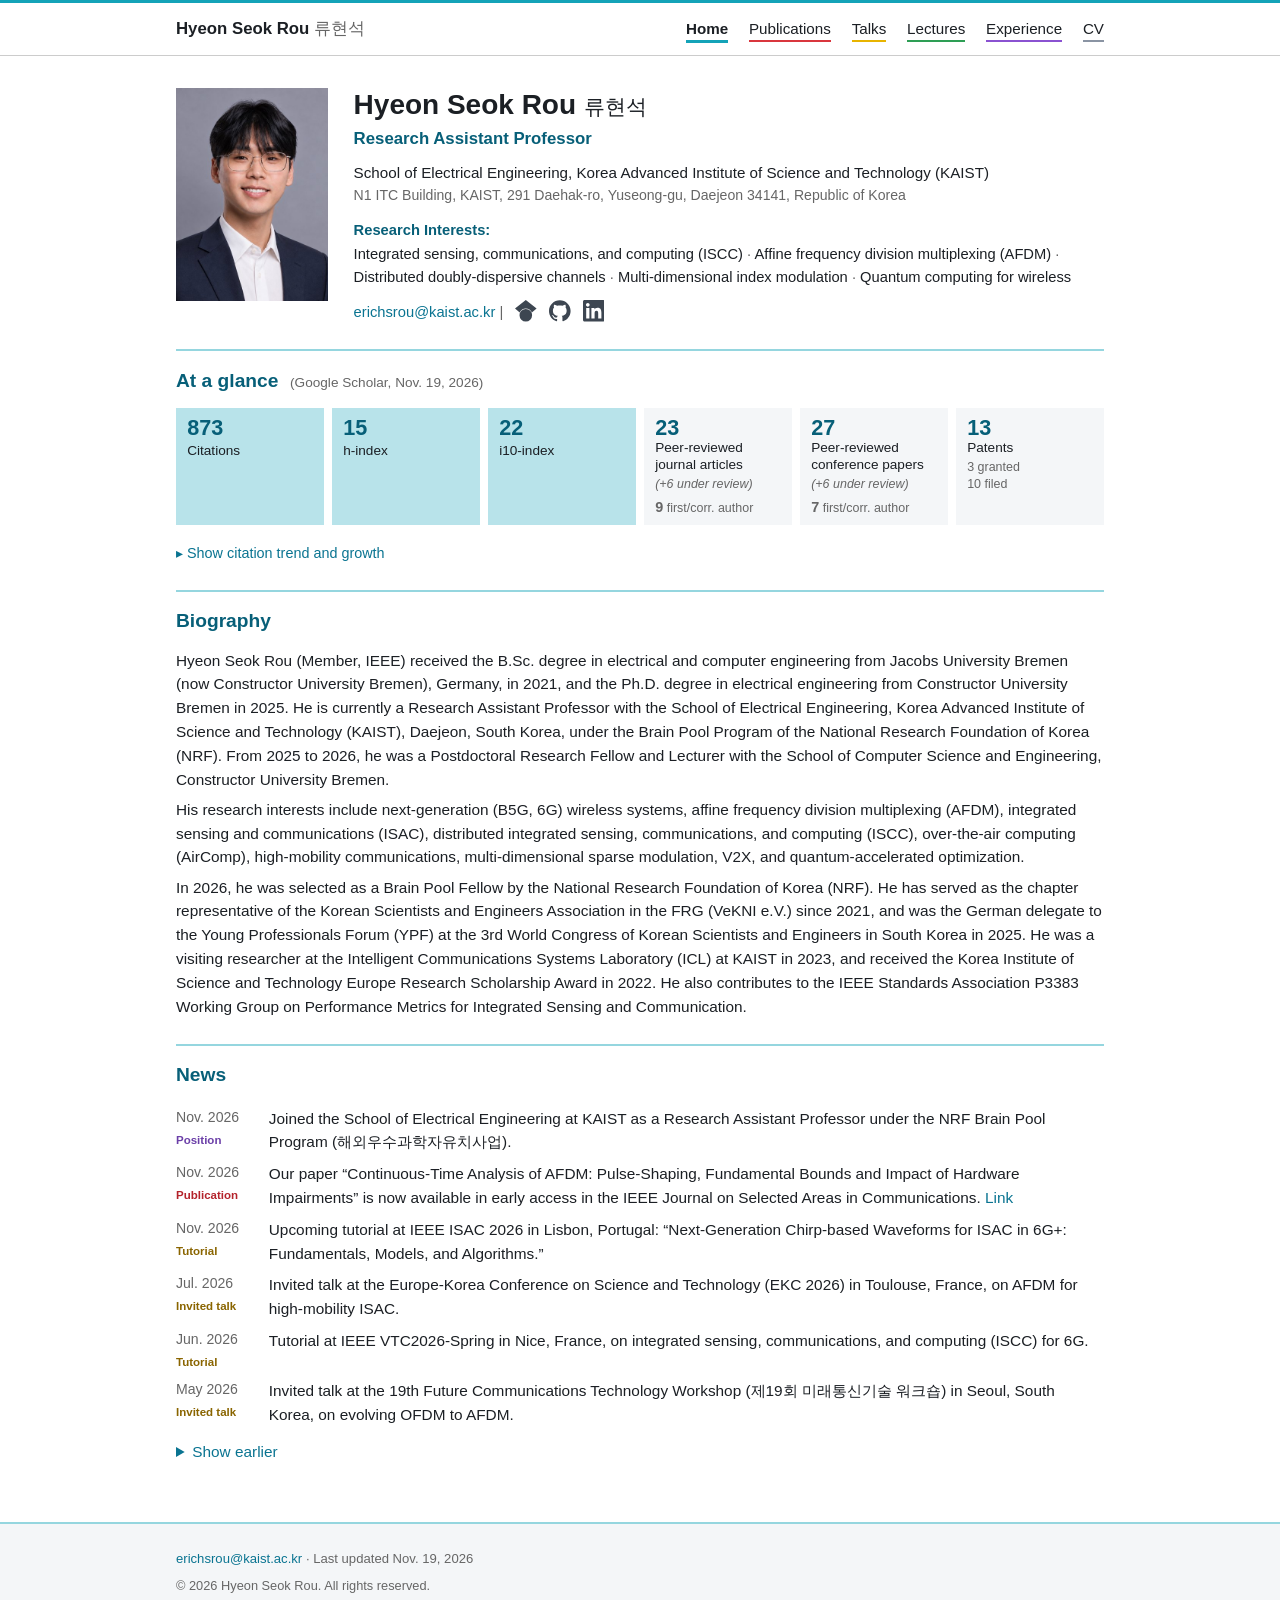
==== commit 4516dcd8: "Site update 2026-11-19" ====
--- a/index.html
+++ b/index.html
@@ -15,8 +15,8 @@
 <meta name="twitter:title" content="Hyeon Seok Rou">
 <meta name="twitter:description" content="Academic homepage of Hyeon Seok (Eric) Rou, Research Assistant Professor at KAIST, working on waveform design, integrated sensing and communications, and signal processing for 6G wireless systems.">
 <meta name="twitter:image" content="https://www.erichsrou.com/img/og.jpg">
-<link rel="stylesheet" href="css/site.css?v=3ca0b2de">
-<script src="js/site.js?v=3ca0b2de" defer></script>
+<link rel="stylesheet" href="css/site.css?v=72240def">
+<script src="js/site.js?v=72240def" defer></script>
 </head>
 <body class="t-home">
 <a class="skip" href="#main">Skip to content</a>
@@ -42,7 +42,7 @@
     <h1>Hyeon Seok Rou <span class="ko" lang="ko">류현석</span></h1>
     <p class="role">Research Assistant Professor</p>
     <p class="org">School of Electrical Engineering, Korea Advanced Institute of Science and Technology (KAIST)</p>
-    <p class="office">EE717, N1 IT Convergence Building, KAIST, 291 Daehak-ro, Yuseong-gu, Daejeon 34141, Republic of Korea</p>
+    <p class="office">N1 ITC Building, KAIST, 291 Daehak-ro, Yuseong-gu, Daejeon 34141, Republic of Korea</p>
     <p class="ri-label"><strong>Research Interests:</strong></p>
     <ul class="tags" aria-label="Research interests">
       <li><span>Integrated sensing, communications, and computing (ISCC)</span></li>
@@ -52,10 +52,9 @@
       <li><span>Quantum computing for wireless</span></li>
     </ul>
     <div class="contact">
-    <p class="emails"><span class="email" data-u="erichsrou" data-d="kaist.ac.kr">erichsrou [at] kaist [dot] ac [dot] kr</span> <span class="sep" aria-hidden="true">|</span> <span class="email" data-u="hsrou" data-d="ieee.org">hsrou [at] ieee [dot] org</span></p>
+    <p class="emails"><span class="email" data-u="erichsrou" data-d="kaist.ac.kr">erichsrou [at] kaist [dot] ac [dot] kr</span></p>
     <ul class="links" aria-label="Profiles">
       <li><a href="https://scholar.google.com/citations?user=OH-Lkn4AAAAJ&amp;hl=en" rel="me noopener" aria-label="Google Scholar" title="Google Scholar"><svg aria-hidden="true" focusable="false" viewBox="0 0 24 24" xmlns="http://www.w3.org/2000/svg"><path d="M5.242 13.769L0 9.5 12 0l12 9.5-5.242 4.269C17.548 11.249 14.978 9.5 12 9.5c-2.977 0-5.548 1.748-6.758 4.269zM12 10a7 7 0 1 0 0 14 7 7 0 0 0 0-14z"/></svg></a></li>
-      <li><a href="https://orcid.org/0000-0003-3483-7629" rel="me noopener" aria-label="ORCID" title="ORCID"><svg aria-hidden="true" focusable="false" viewBox="0 0 24 24" xmlns="http://www.w3.org/2000/svg"><path d="M12 0C5.372 0 0 5.372 0 12s5.372 12 12 12 12-5.372 12-12S18.628 0 12 0zM7.369 4.378c.525 0 .947.431.947.947s-.422.947-.947.947a.95.95 0 0 1-.947-.947c0-.525.422-.947.947-.947zm-.722 3.038h1.444v10.041H6.647V7.416zm3.562 0h3.9c3.712 0 5.344 2.653 5.344 5.025 0 2.578-2.016 5.025-5.325 5.025h-3.919V7.416zm1.444 1.303v7.444h2.297c3.272 0 4.022-2.484 4.022-3.722 0-2.016-1.284-3.722-4.097-3.722h-2.222z"/></svg></a></li>
       <li><a href="https://github.com/eric-hs-rou" rel="me noopener" aria-label="GitHub" title="GitHub"><svg aria-hidden="true" focusable="false" viewBox="0 0 24 24" xmlns="http://www.w3.org/2000/svg"><path d="M12 .297c-6.63 0-12 5.373-12 12 0 5.303 3.438 9.8 8.205 11.385.6.113.82-.258.82-.577 0-.285-.01-1.04-.015-2.04-3.338.724-4.042-1.61-4.042-1.61C4.422 18.07 3.633 17.7 3.633 17.7c-1.087-.744.084-.729.084-.729 1.205.084 1.838 1.236 1.838 1.236 1.07 1.835 2.809 1.305 3.495.998.108-.776.417-1.305.76-1.605-2.665-.3-5.466-1.332-5.466-5.93 0-1.31.465-2.38 1.235-3.22-.135-.303-.54-1.523.105-3.176 0 0 1.005-.322 3.3 1.23.96-.267 1.98-.399 3-.405 1.02.006 2.04.138 3 .405 2.28-1.552 3.285-1.23 3.285-1.23.645 1.653.24 2.873.12 3.176.765.84 1.23 1.91 1.23 3.22 0 4.61-2.805 5.625-5.475 5.92.42.36.81 1.096.81 2.22 0 1.606-.015 2.896-.015 3.286 0 .315.21.69.825.57C20.565 22.092 24 17.592 24 12.297c0-6.627-5.373-12-12-12"/></svg></a></li>
       <li><a href="https://www.linkedin.com/in/erichsrou/" rel="me noopener" aria-label="LinkedIn" title="LinkedIn"><svg aria-hidden="true" focusable="false" viewBox="0 0 24 24" xmlns="http://www.w3.org/2000/svg"><path d="M20.447 20.452h-3.554v-5.569c0-1.328-.027-3.037-1.852-3.037-1.853 0-2.136 1.445-2.136 2.939v5.667H9.351V9h3.414v1.561h.046c.477-.9 1.637-1.85 3.37-1.85 3.601 0 4.267 2.37 4.267 5.455v6.286zM5.337 7.433c-1.144 0-2.063-.926-2.063-2.065 0-1.138.92-2.063 2.063-2.063 1.14 0 2.064.925 2.064 2.063 0 1.139-.925 2.065-2.064 2.065zm1.782 13.019H3.555V9h3.564v11.452zM22.225 0H1.771C.792 0 0 .774 0 1.729v20.542C0 23.227.792 24 1.771 24h20.451C23.2 24 24 23.227 24 22.271V1.729C24 .774 23.2 0 22.222 0h.003z"/></svg></a></li>
     </ul>
@@ -64,19 +63,19 @@
 </section>
 
 <section aria-labelledby="stats">
-  <h2 id="stats">At a glance <span class="h-note">(Google Scholar, Nov. 13, 2026)</span></h2>
+  <h2 id="stats">At a glance <span class="h-note">(Google Scholar, Nov. 19, 2026)</span></h2>
   <div class="tiles">
-<div class="tile a" data-stat="citations"><span class="num">860</span><span class="lbl">Citations</span></div><div class="tile a" data-stat="h"><span class="num">14</span><span class="lbl">h-index</span></div><div class="tile a" data-stat="i10"><span class="num">22</span><span class="lbl">i10-index</span></div><a class="tile b" href="publications.html" data-stat="journal"><span class="num">23</span><span class="lbl lblw">Peer-reviewed journal articles</span><span class="cap"><span class="cap-rev">(+6 under review)</span></span><span class="cap"><span class="fc"><b>9</b> first/corr. author</span></span></a><a class="tile b" href="publications.html" data-stat="conference"><span class="num">27</span><span class="lbl lblw">Peer-reviewed conference papers</span><span class="cap"><span class="cap-rev">(+6 under review)</span></span><span class="cap"><span class="fc"><b>7</b> first/corr. author</span></span></a><a class="tile b" href="publications.html" data-stat="patent"><span class="num">13</span><span class="lbl lblw">Patents</span><span class="cap">3 granted</span><span class="cap">10 filed</span></a>  </div>
+<div class="tile a" data-stat="citations"><span class="num">873</span><span class="lbl">Citations</span></div><div class="tile a" data-stat="h"><span class="num">15</span><span class="lbl">h-index</span></div><div class="tile a" data-stat="i10"><span class="num">22</span><span class="lbl">i10-index</span></div><a class="tile b" href="publications.html" data-stat="journal"><span class="num">23</span><span class="lbl lblw">Peer-reviewed journal articles</span><span class="cap"><span class="cap-rev">(+6 under review)</span></span><span class="cap"><span class="fc"><b>9</b> first/corr. author</span></span></a><a class="tile b" href="publications.html" data-stat="conference"><span class="num">27</span><span class="lbl lblw">Peer-reviewed conference papers</span><span class="cap"><span class="cap-rev">(+6 under review)</span></span><span class="cap"><span class="fc"><b>7</b> first/corr. author</span></span></a><a class="tile b" href="publications.html" data-stat="patent"><span class="num">13</span><span class="lbl lblw">Patents</span><span class="cap">3 granted</span><span class="cap">10 filed</span></a>  </div>
   <details class="trend">
     <summary>Show citation trend and growth</summary>
   <div class="charts">
     <figure>
       <figcaption><u>Total</u> citations</figcaption>
-      <svg viewBox="0 0 560 292" role="img" aria-label="Total citations" class="chart"><line x1="40" y1="250" x2="540" y2="250" stroke="var(--line)"/><line x1="40" y1="203.5" x2="540" y2="203.5" stroke="var(--line)" stroke-dasharray="2 4"/><text class="fig-label" x="34" y="207.5" text-anchor="end">200</text><line x1="40" y1="157.0" x2="540" y2="157.0" stroke="var(--line)" stroke-dasharray="2 4"/><text class="fig-label" x="34" y="161.0" text-anchor="end">400</text><line x1="40" y1="110.5" x2="540" y2="110.5" stroke="var(--line)" stroke-dasharray="2 4"/><text class="fig-label" x="34" y="114.5" text-anchor="end">600</text><line x1="40" y1="64.0" x2="540" y2="64.0" stroke="var(--line)" stroke-dasharray="2 4"/><text class="fig-label" x="34" y="68.0" text-anchor="end">800</text><line x1="40.0" y1="250" x2="40.0" y2="254" stroke="var(--muted)"/><text class="fig-label fig-small" x="40.0" y="266" text-anchor="middle">Jan</text><line x1="101.7" y1="250" x2="101.7" y2="254" stroke="var(--muted)"/><text class="fig-label fig-small" x="101.7" y="266" text-anchor="middle">Apr</text><line x1="164.1" y1="250" x2="164.1" y2="254" stroke="var(--muted)"/><text class="fig-label fig-small" x="164.1" y="266" text-anchor="middle">Jul</text><line x1="227.2" y1="250" x2="227.2" y2="254" stroke="var(--muted)"/><text class="fig-label fig-small" x="227.2" y="266" text-anchor="middle">Oct</text><text class="fig-label" x="164.1" y="283" text-anchor="middle">2025</text><line x1="290.3" y1="250" x2="290.3" y2="254" stroke="var(--muted)"/><text class="fig-label fig-small" x="290.3" y="266" text-anchor="middle">Jan</text><line x1="352.1" y1="250" x2="352.1" y2="254" stroke="var(--muted)"/><text class="fig-label fig-small" x="352.1" y="266" text-anchor="middle">Apr</text><line x1="414.5" y1="250" x2="414.5" y2="254" stroke="var(--muted)"/><text class="fig-label fig-small" x="414.5" y="266" text-anchor="middle">Jul</text><line x1="477.6" y1="250" x2="477.6" y2="254" stroke="var(--muted)"/><text class="fig-label fig-small" x="477.6" y="266" text-anchor="middle">Oct</text><text class="fig-label" x="414.5" y="283" text-anchor="middle">2026</text><line x1="290.3" y1="26" x2="290.3" y2="250" stroke="var(--line)"/><polygon fill="var(--c1)" opacity=".08" points="40.0,250 40.0,236.5 42.1,236.0 44.1,235.6 46.2,235.1 48.2,234.7 50.3,234.2 52.3,233.8 54.4,233.3 56.5,232.9 58.5,232.4 60.6,232.0 62.6,231.6 64.7,231.1 66.7,230.7 68.8,230.3 70.9,229.8 72.9,229.4 75.0,229.0 77.0,228.6 79.1,228.1 81.2,227.7 83.2,227.3 85.3,226.9 87.3,226.4 89.4,226.0 91.4,225.6 93.5,225.2 95.6,224.7 97.6,224.3 99.7,223.9 101.7,223.4 103.8,223.0 105.8,222.5 107.9,222.1 110.0,221.7 112.0,221.2 114.1,220.8 116.1,220.3 118.2,219.8 120.2,219.4 122.3,218.9 124.4,218.4 126.4,218.0 128.5,217.5 130.5,217.0 132.6,216.5 134.7,216.0 136.7,215.5 138.8,215.0 140.8,214.5 142.9,214.0 144.9,213.4 147.0,212.9 149.1,212.4 151.1,211.8 153.2,211.3 155.2,210.7 157.3,210.1 159.3,209.5 161.4,208.9 163.5,208.3 165.5,207.7 167.6,207.1 169.6,206.4 171.7,205.6 173.7,204.9 175.8,204.1 177.9,203.3 179.9,202.5 182.0,201.7 184.0,201.0 186.1,200.2 188.1,199.5 190.2,198.7 192.3,197.9 194.3,197.2 196.4,196.4 198.4,195.7 200.5,194.9 202.6,194.2 204.6,193.4 206.7,192.6 208.7,191.9 210.8,191.1 212.8,190.3 214.9,189.6 217.0,188.8 219.0,188.0 221.1,187.3 223.1,186.5 225.2,185.7 227.2,185.0 229.3,184.2 231.4,183.4 233.4,182.7 235.5,181.9 237.5,181.1 239.6,180.2 241.6,179.4 243.7,178.6 245.8,177.8 247.8,177.2 249.9,176.7 251.9,176.3 254.0,175.9 256.0,175.6 258.1,175.3 260.2,175.1 262.2,174.9 264.3,174.8 266.3,174.7 268.4,174.6 270.5,174.5 272.5,174.5 274.6,174.4 276.6,174.4 278.7,174.3 280.7,174.2 282.8,174.1 284.9,173.9 286.9,173.7 289.0,173.5 291.0,173.1 293.1,172.5 295.1,171.6 297.2,170.5 299.3,169.1 301.3,167.6 303.4,166.0 305.4,164.3 307.5,162.6 309.5,160.9 311.6,159.3 313.7,157.6 315.7,155.7 317.8,153.8 319.8,151.8 321.9,149.7 324.0,147.7 326.0,145.8 328.1,144.1 330.1,142.6 332.2,141.2 334.2,140.1 336.3,139.1 338.4,138.2 340.4,137.4 342.5,136.7 344.5,136.0 346.6,135.4 348.6,134.7 350.7,134.0 352.8,133.2 354.8,132.5 356.9,131.7 358.9,131.0 361.0,130.3 363.0,129.6 365.1,128.9 367.2,128.2 369.2,127.5 371.3,126.8 373.3,126.0 375.4,125.3 377.4,124.7 379.5,124.0 381.6,123.3 383.6,122.7 385.7,122.0 387.7,121.3 389.8,120.6 391.9,119.8 393.9,119.1 396.0,118.3 398.0,117.7 400.1,117.0 402.1,116.4 404.2,115.7 406.3,115.0 408.3,114.1 410.4,113.1 412.4,111.9 414.5,110.5 416.5,108.7 418.6,106.7 420.7,104.4 422.7,102.0 424.8,99.6 426.8,97.2 428.9,95.0 430.9,92.8 433.0,90.5 435.1,88.3 437.1,86.4 439.2,84.9 441.2,83.7 443.3,82.7 445.3,81.9 447.4,81.2 449.5,80.5 451.5,79.9 453.6,79.3 455.6,78.5 457.7,77.6 459.8,76.6 461.8,75.6 463.9,74.6 465.9,73.5 468.0,72.4 470.0,71.3 472.1,70.2 474.2,69.1 476.2,68.0 478.3,66.8 480.3,65.7 482.4,64.5 484.4,63.4 486.5,62.2 488.6,60.9 490.6,59.4 492.7,57.9 494.7,57.4 496.8,57.0 498.8,56.0 500.9,54.7 503.0,53.1 505.0,51.5 507.1,50.0 507.1,250"/><polyline fill="none" stroke="var(--c1)" stroke-width="2.5" stroke-linejoin="round" points="40.0,236.5 42.1,236.0 44.1,235.6 46.2,235.1 48.2,234.7 50.3,234.2 52.3,233.8 54.4,233.3 56.5,232.9 58.5,232.4 60.6,232.0 62.6,231.6 64.7,231.1 66.7,230.7 68.8,230.3 70.9,229.8 72.9,229.4 75.0,229.0 77.0,228.6 79.1,228.1 81.2,227.7 83.2,227.3 85.3,226.9 87.3,226.4 89.4,226.0 91.4,225.6 93.5,225.2 95.6,224.7 97.6,224.3 99.7,223.9 101.7,223.4 103.8,223.0 105.8,222.5 107.9,222.1 110.0,221.7 112.0,221.2 114.1,220.8 116.1,220.3 118.2,219.8 120.2,219.4 122.3,218.9 124.4,218.4 126.4,218.0 128.5,217.5 130.5,217.0 132.6,216.5 134.7,216.0 136.7,215.5 138.8,215.0 140.8,214.5 142.9,214.0 144.9,213.4 147.0,212.9 149.1,212.4 151.1,211.8 153.2,211.3 155.2,210.7 157.3,210.1 159.3,209.5 161.4,208.9 163.5,208.3 165.5,207.7 167.6,207.1 169.6,206.4 171.7,205.6 173.7,204.9 175.8,204.1 177.9,203.3 179.9,202.5 182.0,201.7 184.0,201.0 186.1,200.2 188.1,199.5 190.2,198.7 192.3,197.9 194.3,197.2 196.4,196.4 198.4,195.7 200.5,194.9 202.6,194.2 204.6,193.4 206.7,192.6 208.7,191.9 210.8,191.1 212.8,190.3 214.9,189.6 217.0,188.8 219.0,188.0 221.1,187.3 223.1,186.5 225.2,185.7 227.2,185.0 229.3,184.2 231.4,183.4 233.4,182.7 235.5,181.9 237.5,181.1 239.6,180.2 241.6,179.4 243.7,178.6 245.8,177.8 247.8,177.2 249.9,176.7 251.9,176.3 254.0,175.9 256.0,175.6 258.1,175.3 260.2,175.1 262.2,174.9 264.3,174.8 266.3,174.7 268.4,174.6 270.5,174.5 272.5,174.5 274.6,174.4 276.6,174.4 278.7,174.3 280.7,174.2 282.8,174.1 284.9,173.9 286.9,173.7 289.0,173.5 291.0,173.1 293.1,172.5 295.1,171.6 297.2,170.5 299.3,169.1 301.3,167.6 303.4,166.0 305.4,164.3 307.5,162.6 309.5,160.9 311.6,159.3 313.7,157.6 315.7,155.7 317.8,153.8 319.8,151.8 321.9,149.7 324.0,147.7 326.0,145.8 328.1,144.1 330.1,142.6 332.2,141.2 334.2,140.1 336.3,139.1 338.4,138.2 340.4,137.4 342.5,136.7 344.5,136.0 346.6,135.4 348.6,134.7 350.7,134.0 352.8,133.2 354.8,132.5 356.9,131.7 358.9,131.0 361.0,130.3 363.0,129.6 365.1,128.9 367.2,128.2 369.2,127.5 371.3,126.8 373.3,126.0 375.4,125.3 377.4,124.7 379.5,124.0 381.6,123.3 383.6,122.7 385.7,122.0 387.7,121.3 389.8,120.6 391.9,119.8 393.9,119.1 396.0,118.3 398.0,117.7 400.1,117.0 402.1,116.4 404.2,115.7 406.3,115.0 408.3,114.1 410.4,113.1 412.4,111.9 414.5,110.5 416.5,108.7 418.6,106.7 420.7,104.4 422.7,102.0 424.8,99.6 426.8,97.2 428.9,95.0 430.9,92.8 433.0,90.5 435.1,88.3 437.1,86.4 439.2,84.9 441.2,83.7 443.3,82.7 445.3,81.9 447.4,81.2 449.5,80.5 451.5,79.9 453.6,79.3 455.6,78.5 457.7,77.6 459.8,76.6 461.8,75.6 463.9,74.6 465.9,73.5 468.0,72.4 470.0,71.3 472.1,70.2 474.2,69.1 476.2,68.0 478.3,66.8 480.3,65.7 482.4,64.5 484.4,63.4 486.5,62.2 488.6,60.9 490.6,59.4 492.7,57.9 494.7,57.4 496.8,57.0 498.8,56.0 500.9,54.7 503.0,53.1 505.0,51.5 507.1,50.0"/><circle cx="507.1" cy="50.0" r="5" fill="var(--c1)" stroke="var(--bg)" stroke-width="2"/><text class="fig-val" x="499.1" y="40.0" text-anchor="end">860 (Nov 13)</text></svg>
+      <svg viewBox="0 0 560 292" role="img" aria-label="Total citations" class="chart"><line x1="40" y1="250" x2="540" y2="250" stroke="var(--line)"/><line x1="40" y1="204.2" x2="540" y2="204.2" stroke="var(--line)" stroke-dasharray="2 4"/><text class="fig-label" x="34" y="208.2" text-anchor="end">200</text><line x1="40" y1="158.4" x2="540" y2="158.4" stroke="var(--line)" stroke-dasharray="2 4"/><text class="fig-label" x="34" y="162.4" text-anchor="end">400</text><line x1="40" y1="112.5" x2="540" y2="112.5" stroke="var(--line)" stroke-dasharray="2 4"/><text class="fig-label" x="34" y="116.5" text-anchor="end">600</text><line x1="40" y1="66.7" x2="540" y2="66.7" stroke="var(--line)" stroke-dasharray="2 4"/><text class="fig-label" x="34" y="70.7" text-anchor="end">800</text><line x1="40.0" y1="250" x2="40.0" y2="254" stroke="var(--muted)"/><text class="fig-label fig-small" x="40.0" y="266" text-anchor="middle">Jan</text><line x1="101.7" y1="250" x2="101.7" y2="254" stroke="var(--muted)"/><text class="fig-label fig-small" x="101.7" y="266" text-anchor="middle">Apr</text><line x1="164.1" y1="250" x2="164.1" y2="254" stroke="var(--muted)"/><text class="fig-label fig-small" x="164.1" y="266" text-anchor="middle">Jul</text><line x1="227.2" y1="250" x2="227.2" y2="254" stroke="var(--muted)"/><text class="fig-label fig-small" x="227.2" y="266" text-anchor="middle">Oct</text><text class="fig-label" x="164.1" y="283" text-anchor="middle">2025</text><line x1="290.3" y1="250" x2="290.3" y2="254" stroke="var(--muted)"/><text class="fig-label fig-small" x="290.3" y="266" text-anchor="middle">Jan</text><line x1="352.1" y1="250" x2="352.1" y2="254" stroke="var(--muted)"/><text class="fig-label fig-small" x="352.1" y="266" text-anchor="middle">Apr</text><line x1="414.5" y1="250" x2="414.5" y2="254" stroke="var(--muted)"/><text class="fig-label fig-small" x="414.5" y="266" text-anchor="middle">Jul</text><line x1="477.6" y1="250" x2="477.6" y2="254" stroke="var(--muted)"/><text class="fig-label fig-small" x="477.6" y="266" text-anchor="middle">Oct</text><text class="fig-label" x="414.5" y="283" text-anchor="middle">2026</text><line x1="290.3" y1="26" x2="290.3" y2="250" stroke="var(--line)"/><polygon fill="var(--c1)" opacity=".08" points="40.0,250 40.0,236.7 42.1,236.3 44.1,235.8 46.2,235.3 48.2,234.9 50.3,234.4 52.3,234.0 54.4,233.6 56.5,233.1 58.5,232.7 60.6,232.3 62.6,231.8 64.7,231.4 66.7,231.0 68.8,230.6 70.9,230.1 72.9,229.7 75.0,229.3 77.0,228.9 79.1,228.5 81.2,228.0 83.2,227.6 85.3,227.2 87.3,226.8 89.4,226.4 91.4,225.9 93.5,225.5 95.6,225.1 97.6,224.7 99.7,224.2 101.7,223.8 103.8,223.4 105.8,223.0 107.9,222.5 110.0,222.1 112.0,221.6 114.1,221.2 116.1,220.7 118.2,220.3 120.2,219.8 122.3,219.4 124.4,218.9 126.4,218.4 128.5,218.0 130.5,217.5 132.6,217.0 134.7,216.5 136.7,216.0 138.8,215.5 140.8,215.0 142.9,214.5 144.9,214.0 147.0,213.5 149.1,212.9 151.1,212.4 153.2,211.8 155.2,211.3 157.3,210.7 159.3,210.1 161.4,209.6 163.5,209.0 165.5,208.4 167.6,207.7 169.6,207.0 171.7,206.3 173.7,205.5 175.8,204.8 177.9,204.0 179.9,203.2 182.0,202.5 184.0,201.7 186.1,201.0 188.1,200.2 190.2,199.5 192.3,198.7 194.3,198.0 196.4,197.2 198.4,196.5 200.5,195.7 202.6,195.0 204.6,194.2 206.7,193.5 208.7,192.7 210.8,192.0 212.8,191.2 214.9,190.5 217.0,189.7 219.0,189.0 221.1,188.2 223.1,187.5 225.2,186.7 227.2,185.9 229.3,185.2 231.4,184.4 233.4,183.7 235.5,182.9 237.5,182.1 239.6,181.3 241.6,180.4 243.7,179.6 245.8,178.9 247.8,178.3 249.9,177.8 251.9,177.4 254.0,177.0 256.0,176.7 258.1,176.4 260.2,176.2 262.2,176.0 264.3,175.9 266.3,175.8 268.4,175.7 270.5,175.6 272.5,175.6 274.6,175.5 276.6,175.5 278.7,175.4 280.7,175.4 282.8,175.2 284.9,175.1 286.9,174.9 289.0,174.6 291.0,174.3 293.1,173.7 295.1,172.8 297.2,171.7 299.3,170.3 301.3,168.9 303.4,167.3 305.4,165.6 307.5,163.9 309.5,162.3 311.6,160.7 313.7,159.0 315.7,157.2 317.8,155.2 319.8,153.2 321.9,151.2 324.0,149.3 326.0,147.4 328.1,145.7 330.1,144.2 332.2,142.9 334.2,141.7 336.3,140.8 338.4,139.9 340.4,139.1 342.5,138.4 344.5,137.7 346.6,137.1 348.6,136.4 350.7,135.7 352.8,135.0 354.8,134.2 356.9,133.5 358.9,132.8 361.0,132.1 363.0,131.4 365.1,130.7 367.2,130.0 369.2,129.3 371.3,128.6 373.3,127.9 375.4,127.2 377.4,126.5 379.5,125.9 381.6,125.2 383.6,124.5 385.7,123.9 387.7,123.2 389.8,122.5 391.9,121.8 393.9,121.0 396.0,120.3 398.0,119.6 400.1,119.0 402.1,118.4 404.2,117.7 406.3,117.0 408.3,116.1 410.4,115.1 412.4,113.9 414.5,112.5 416.5,110.8 418.6,108.8 420.7,106.5 422.7,104.2 424.8,101.8 426.8,99.5 428.9,97.3 430.9,95.1 433.0,92.8 435.1,90.7 437.1,88.9 439.2,87.3 441.2,86.1 443.3,85.2 445.3,84.4 447.4,83.7 449.5,83.1 451.5,82.5 453.6,81.8 455.6,81.1 457.7,80.2 459.8,79.2 461.8,78.2 463.9,77.2 465.9,76.1 468.0,75.0 470.0,74.0 472.1,72.9 474.2,71.8 476.2,70.7 478.3,69.6 480.3,68.4 482.4,67.3 484.4,66.1 486.5,65.0 488.6,63.7 490.6,62.2 492.7,60.8 494.7,60.2 496.8,59.9 498.8,58.9 500.9,57.5 503.0,56.0 505.0,54.4 507.1,53.0 509.1,51.8 511.2,50.0 511.2,250"/><polyline fill="none" stroke="var(--c1)" stroke-width="2.5" stroke-linejoin="round" points="40.0,236.7 42.1,236.3 44.1,235.8 46.2,235.3 48.2,234.9 50.3,234.4 52.3,234.0 54.4,233.6 56.5,233.1 58.5,232.7 60.6,232.3 62.6,231.8 64.7,231.4 66.7,231.0 68.8,230.6 70.9,230.1 72.9,229.7 75.0,229.3 77.0,228.9 79.1,228.5 81.2,228.0 83.2,227.6 85.3,227.2 87.3,226.8 89.4,226.4 91.4,225.9 93.5,225.5 95.6,225.1 97.6,224.7 99.7,224.2 101.7,223.8 103.8,223.4 105.8,223.0 107.9,222.5 110.0,222.1 112.0,221.6 114.1,221.2 116.1,220.7 118.2,220.3 120.2,219.8 122.3,219.4 124.4,218.9 126.4,218.4 128.5,218.0 130.5,217.5 132.6,217.0 134.7,216.5 136.7,216.0 138.8,215.5 140.8,215.0 142.9,214.5 144.9,214.0 147.0,213.5 149.1,212.9 151.1,212.4 153.2,211.8 155.2,211.3 157.3,210.7 159.3,210.1 161.4,209.6 163.5,209.0 165.5,208.4 167.6,207.7 169.6,207.0 171.7,206.3 173.7,205.5 175.8,204.8 177.9,204.0 179.9,203.2 182.0,202.5 184.0,201.7 186.1,201.0 188.1,200.2 190.2,199.5 192.3,198.7 194.3,198.0 196.4,197.2 198.4,196.5 200.5,195.7 202.6,195.0 204.6,194.2 206.7,193.5 208.7,192.7 210.8,192.0 212.8,191.2 214.9,190.5 217.0,189.7 219.0,189.0 221.1,188.2 223.1,187.5 225.2,186.7 227.2,185.9 229.3,185.2 231.4,184.4 233.4,183.7 235.5,182.9 237.5,182.1 239.6,181.3 241.6,180.4 243.7,179.6 245.8,178.9 247.8,178.3 249.9,177.8 251.9,177.4 254.0,177.0 256.0,176.7 258.1,176.4 260.2,176.2 262.2,176.0 264.3,175.9 266.3,175.8 268.4,175.7 270.5,175.6 272.5,175.6 274.6,175.5 276.6,175.5 278.7,175.4 280.7,175.4 282.8,175.2 284.9,175.1 286.9,174.9 289.0,174.6 291.0,174.3 293.1,173.7 295.1,172.8 297.2,171.7 299.3,170.3 301.3,168.9 303.4,167.3 305.4,165.6 307.5,163.9 309.5,162.3 311.6,160.7 313.7,159.0 315.7,157.2 317.8,155.2 319.8,153.2 321.9,151.2 324.0,149.3 326.0,147.4 328.1,145.7 330.1,144.2 332.2,142.9 334.2,141.7 336.3,140.8 338.4,139.9 340.4,139.1 342.5,138.4 344.5,137.7 346.6,137.1 348.6,136.4 350.7,135.7 352.8,135.0 354.8,134.2 356.9,133.5 358.9,132.8 361.0,132.1 363.0,131.4 365.1,130.7 367.2,130.0 369.2,129.3 371.3,128.6 373.3,127.9 375.4,127.2 377.4,126.5 379.5,125.9 381.6,125.2 383.6,124.5 385.7,123.9 387.7,123.2 389.8,122.5 391.9,121.8 393.9,121.0 396.0,120.3 398.0,119.6 400.1,119.0 402.1,118.4 404.2,117.7 406.3,117.0 408.3,116.1 410.4,115.1 412.4,113.9 414.5,112.5 416.5,110.8 418.6,108.8 420.7,106.5 422.7,104.2 424.8,101.8 426.8,99.5 428.9,97.3 430.9,95.1 433.0,92.8 435.1,90.7 437.1,88.9 439.2,87.3 441.2,86.1 443.3,85.2 445.3,84.4 447.4,83.7 449.5,83.1 451.5,82.5 453.6,81.8 455.6,81.1 457.7,80.2 459.8,79.2 461.8,78.2 463.9,77.2 465.9,76.1 468.0,75.0 470.0,74.0 472.1,72.9 474.2,71.8 476.2,70.7 478.3,69.6 480.3,68.4 482.4,67.3 484.4,66.1 486.5,65.0 488.6,63.7 490.6,62.2 492.7,60.8 494.7,60.2 496.8,59.9 498.8,58.9 500.9,57.5 503.0,56.0 505.0,54.4 507.1,53.0 509.1,51.8 511.2,50.0"/><circle cx="511.2" cy="50.0" r="5" fill="var(--c1)" stroke="var(--bg)" stroke-width="2"/><text class="fig-val" x="503.2" y="40.0" text-anchor="end">873 (Nov 19)</text></svg>
     </figure>
     <figure>
       <figcaption>Citations <u>per year</u></figcaption>
-      <svg viewBox="0 0 480 250" role="img" aria-label="Citations per year" class="chart"><line x1="12" y1="202" x2="468" y2="202" stroke="var(--line)"/><rect x="28.4" y="200.7" width="58.4" height="1.3" rx="2" fill="var(--c1)" opacity="0.30"/><text class="fig-num" x="57.6" y="194.7" text-anchor="middle">4</text><text class="fig-label" x="57.6" y="218" text-anchor="middle">2022</text><rect x="119.6" y="198.8" width="58.4" height="3.2" rx="2" fill="var(--c1)" opacity="0.47"/><text class="fig-num" x="148.8" y="192.8" text-anchor="middle">10</text><text class="fig-label" x="148.8" y="218" text-anchor="middle">2023</text><rect x="210.8" y="187.9" width="58.4" height="14.1" rx="2" fill="var(--c1)" opacity="0.65"/><text class="fig-num" x="240.0" y="181.9" text-anchor="middle">44</text><text class="fig-label" x="240.0" y="218" text-anchor="middle">2024</text><rect x="302.0" y="122.2" width="58.4" height="79.8" rx="2" fill="var(--c1)" opacity="0.82"/><text class="fig-num" x="331.2" y="116.2" text-anchor="middle">249</text><text class="fig-label" x="331.2" y="218" text-anchor="middle">2025</text><rect x="393.2" y="26.0" width="58.4" height="176.0" rx="2" fill="var(--c1)" opacity="1.00"/><text class="fig-val" x="422.4" y="20.0" text-anchor="middle">549</text><text class="fig-label" x="422.4" y="218" text-anchor="middle">2026</text><text class="fig-label" x="422.4" y="233" text-anchor="middle">to date</text></svg>
+      <svg viewBox="0 0 480 250" role="img" aria-label="Citations per year" class="chart"><line x1="12" y1="202" x2="468" y2="202" stroke="var(--line)"/><rect x="28.4" y="200.7" width="58.4" height="1.3" rx="2" fill="var(--c1)" opacity="0.30"/><text class="fig-num" x="57.6" y="194.7" text-anchor="middle">4</text><text class="fig-label" x="57.6" y="218" text-anchor="middle">2022</text><rect x="119.6" y="198.9" width="58.4" height="3.1" rx="2" fill="var(--c1)" opacity="0.47"/><text class="fig-num" x="148.8" y="192.9" text-anchor="middle">10</text><text class="fig-label" x="148.8" y="218" text-anchor="middle">2023</text><rect x="210.8" y="188.2" width="58.4" height="13.8" rx="2" fill="var(--c1)" opacity="0.65"/><text class="fig-num" x="240.0" y="182.2" text-anchor="middle">44</text><text class="fig-label" x="240.0" y="218" text-anchor="middle">2024</text><rect x="302.0" y="123.9" width="58.4" height="78.1" rx="2" fill="var(--c1)" opacity="0.82"/><text class="fig-num" x="331.2" y="117.9" text-anchor="middle">249</text><text class="fig-label" x="331.2" y="218" text-anchor="middle">2025</text><rect x="393.2" y="26.0" width="58.4" height="176.0" rx="2" fill="var(--c1)" opacity="1.00"/><text class="fig-val" x="422.4" y="20.0" text-anchor="middle">561</text><text class="fig-label" x="422.4" y="218" text-anchor="middle">2026</text><text class="fig-label" x="422.4" y="233" text-anchor="middle">to date</text></svg>
     </figure>
   </div>
   </details>
@@ -112,7 +111,7 @@
 <footer>
   <div class="wrap">
     <p><span class="email" data-u="erichsrou" data-d="kaist.ac.kr">erichsrou [at] kaist [dot] ac [dot] kr</span>
-    · Last updated Nov. 13, 2026</p>
+    · Last updated Nov. 19, 2026</p>
     <p class="copy">&copy; 2026 Hyeon Seok Rou. All rights reserved.</p>
   </div>
 </footer>
--- a/css/site.css
+++ b/css/site.css
@@ -365,3 +365,7 @@
 body.t-publications h2 { margin: 1.7rem 0 .35rem; }
 body.t-publications h2::before { top: -.85rem; }
 .pub .t .num { font-weight: 700; }   /* [J28] labels bold (Eric, 2026-11-14) */
+/* 2026-11-19 (Eric): profile logos slightly larger (1.15 -> 1.35rem), photo slightly smaller (10.5 -> 9.5rem). */
+.hero .contact .links a svg { width: 1.35rem; height: 1.35rem; vertical-align: -.3rem; }
+.hero { grid-template-columns: 9.5rem 1fr; }
+@media (max-width: 640px) { .hero { grid-template-columns: 1fr; } }
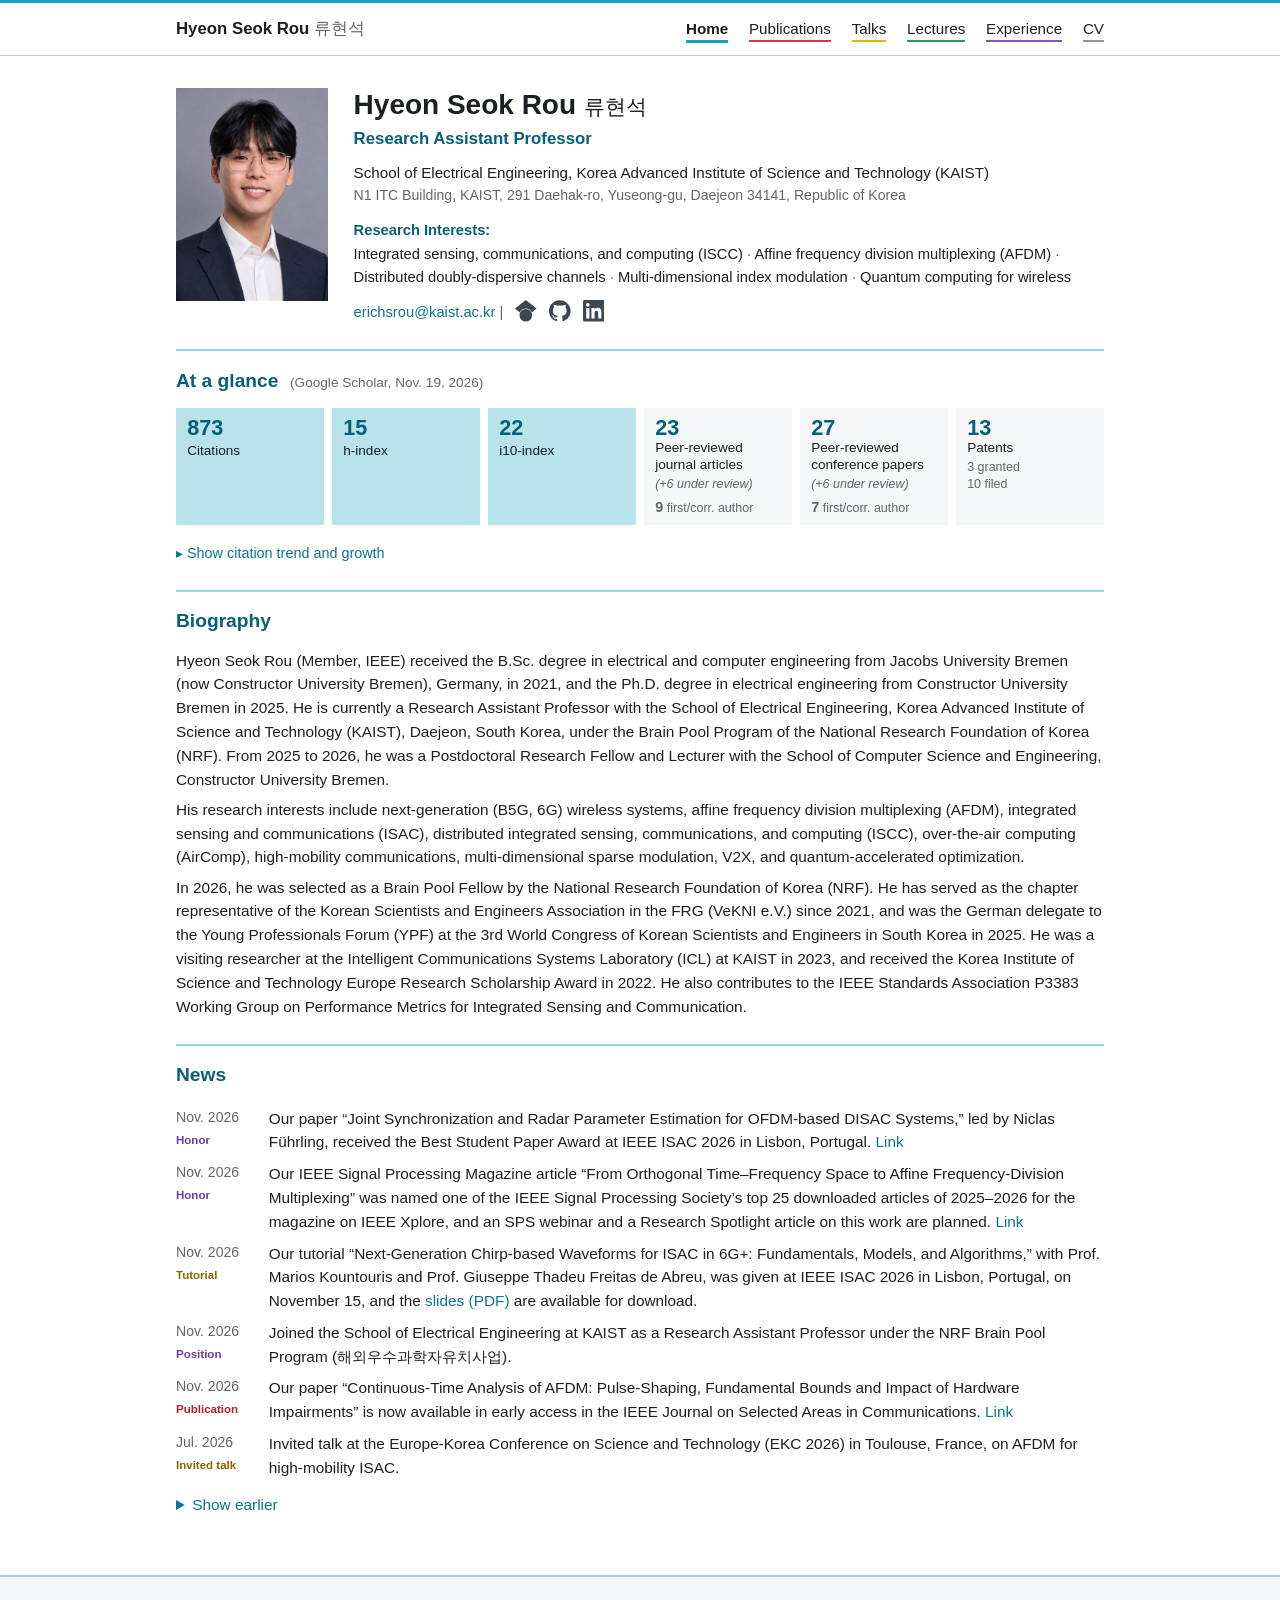
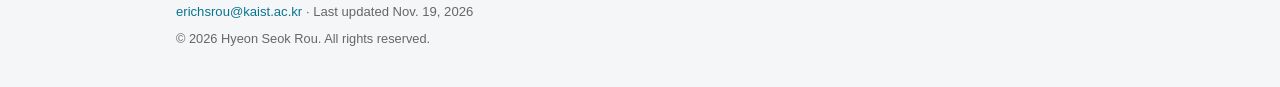
==== commit c71d2e9d: "Site update 2026-11-19" ====
--- a/index.html
+++ b/index.html
@@ -91,16 +91,18 @@
 <section aria-labelledby="news" class="compact">
   <h2 id="news">News</h2>
   <ol class="news">
+    <li><span class="when"><time datetime="2026-11">Nov. 2026</time><a class="ntag t-experience" href="experience.html">Honor</a></span> <span>Our paper “Joint Synchronization and Radar Parameter Estimation for OFDM-based DISAC Systems,” led by Niclas Führling, received the Best Student Paper Award at IEEE ISAC 2026 in Lisbon, Portugal. <a href="https://arxiv.org/abs/2606.17699">Link</a></span></li>
+    <li><span class="when"><time datetime="2026-11">Nov. 2026</time><a class="ntag t-experience" href="experience.html">Honor</a></span> <span>Our IEEE Signal Processing Magazine article “From Orthogonal Time–Frequency Space to Affine Frequency-Division Multiplexing” was named one of the IEEE Signal Processing Society’s top 25 downloaded articles of 2025–2026 for the magazine on IEEE Xplore, and an SPS webinar and a Research Spotlight article on this work are planned. <a href="https://doi.org/10.1109/msp.2024.3422653">Link</a></span></li>
+    <li><span class="when"><time datetime="2026-11">Nov. 2026</time><a class="ntag t-talks" href="talks.html">Tutorial</a></span> <span>Our tutorial “Next-Generation Chirp-based Waveforms for ISAC in 6G+: Fundamentals, Models, and Algorithms,” with Prof. Marios Kountouris and Prof. Giuseppe Thadeu Freitas de Abreu, was given at IEEE ISAC 2026 in Lisbon, Portugal, on November 15, and the <a href="https://www.erichsrou.com/talks/ISAC2026_Tutorial_ChirpWaveforms_Slides.pdf">slides (PDF)</a> are available for download.</span></li>
     <li><span class="when"><time datetime="2026-11">Nov. 2026</time><a class="ntag t-experience" href="experience.html">Position</a></span> <span>Joined the School of Electrical Engineering at KAIST as a Research Assistant Professor under the NRF Brain Pool Program (해외우수과학자유치사업).</span></li>
     <li><span class="when"><time datetime="2026-11">Nov. 2026</time><a class="ntag t-publications" href="publications.html">Publication</a></span> <span>Our paper “Continuous-Time Analysis of AFDM: Pulse-Shaping, Fundamental Bounds and Impact of Hardware Impairments” is now available in early access in the IEEE Journal on Selected Areas in Communications. <a href="https://doi.org/10.1109/jsac.2026.3751260">Link</a></span></li>
-    <li><span class="when"><time datetime="2026-11">Nov. 2026</time><a class="ntag t-talks" href="talks.html">Tutorial</a></span> <span>Upcoming tutorial at IEEE ISAC 2026 in Lisbon, Portugal: “Next-Generation Chirp-based Waveforms for ISAC in 6G+: Fundamentals, Models, and Algorithms.”</span></li>
     <li><span class="when"><time datetime="2026-07">Jul. 2026</time><a class="ntag t-talks" href="talks.html">Invited talk</a></span> <span>Invited talk at the Europe-Korea Conference on Science and Technology (EKC 2026) in Toulouse, France, on AFDM for high-mobility ISAC.</span></li>
-    <li><span class="when"><time datetime="2026-06">Jun. 2026</time><a class="ntag t-talks" href="talks.html">Tutorial</a></span> <span>Tutorial at IEEE VTC2026-Spring in Nice, France, on integrated sensing, communications, and computing (ISCC) for 6G.</span></li>
-    <li><span class="when"><time datetime="2026-05">May 2026</time><a class="ntag t-talks" href="talks.html">Invited talk</a></span> <span>Invited talk at the 19th Future Communications Technology Workshop (제19회 미래통신기술 워크숍) in Seoul, South Korea, on evolving OFDM to AFDM.</span></li>
   </ol>
   <details class="older">
     <summary>Show earlier</summary>
     <ol class="news">
+      <li><span class="when"><time datetime="2026-06">Jun. 2026</time><a class="ntag t-talks" href="talks.html">Tutorial</a></span> <span>Tutorial at IEEE VTC2026-Spring in Nice, France, on integrated sensing, communications, and computing (ISCC) for 6G.</span></li>
+      <li><span class="when"><time datetime="2026-05">May 2026</time><a class="ntag t-talks" href="talks.html">Invited talk</a></span> <span>Invited talk at the 19th Future Communications Technology Workshop (제19회 미래통신기술 워크숍) in Seoul, South Korea, on evolving OFDM to AFDM.</span></li>
       <li><span class="when"><time datetime="2026-04">Apr. 2026</time><a class="ntag t-talks" href="talks.html">Tutorial</a></span> <span>Two tutorials at IEEE WCNC 2026 in Kuala Lumpur, Malaysia, on AFDM and on integrated sensing, communications, and computing.</span></li>
       <li><span class="when"><time datetime="2026-01">Jan. 2026</time><a class="ntag t-talks" href="talks.html">Seminar</a></span> <span>Invited seminars at Hanyang University, hosted by Prof. Sunwoo Kim (김선우 교수), and at Korea University, hosted by Prof. Sangheon Pack (백상헌 교수), in Seoul, South Korea.</span></li>
       <li><span class="when"><time datetime="2025-07">Jul. 2025</time><a class="ntag t-talks" href="talks.html">Seminar</a></span> <span>Invited seminars at Hanyang University, hosted by Prof. Sunwoo Kim (김선우 교수), and at the Intelligent Communication Systems Lab of KAIST, hosted by Prof. Junil Choi (최준일 교수).</span></li>
